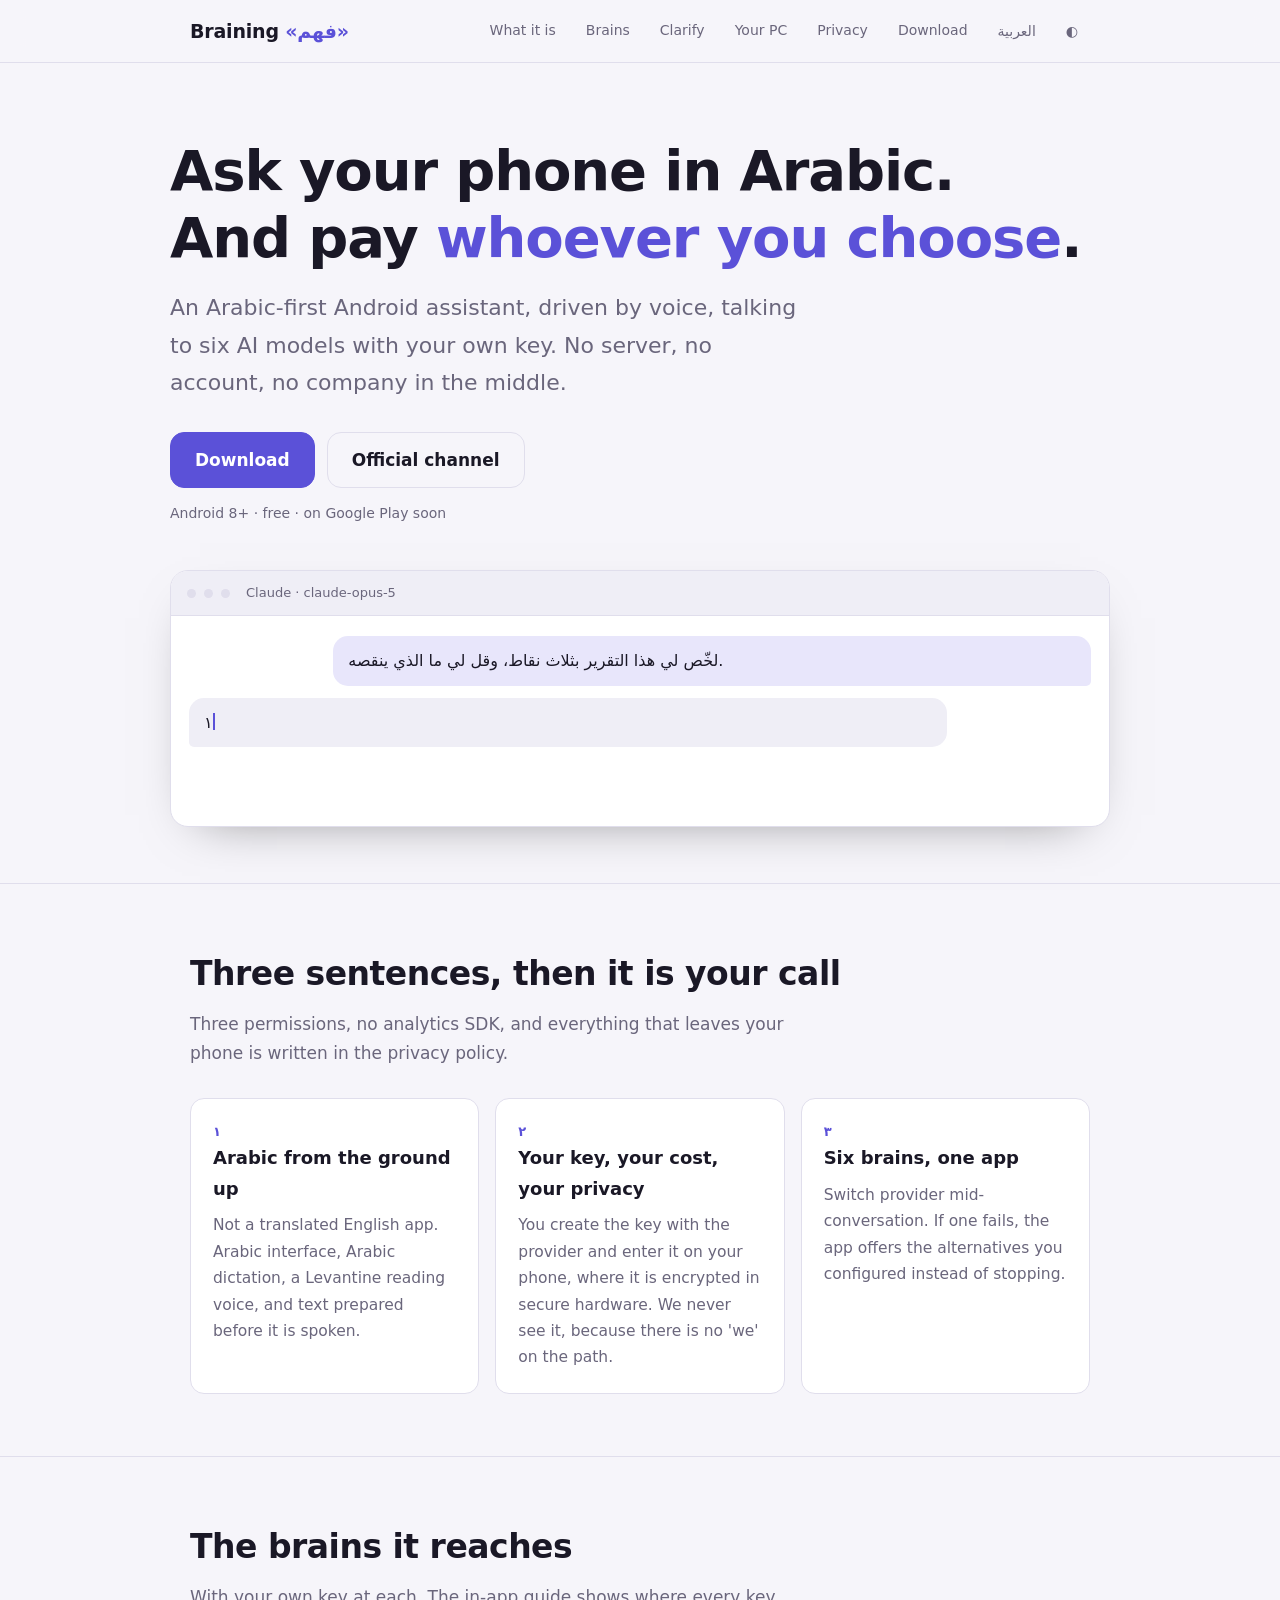
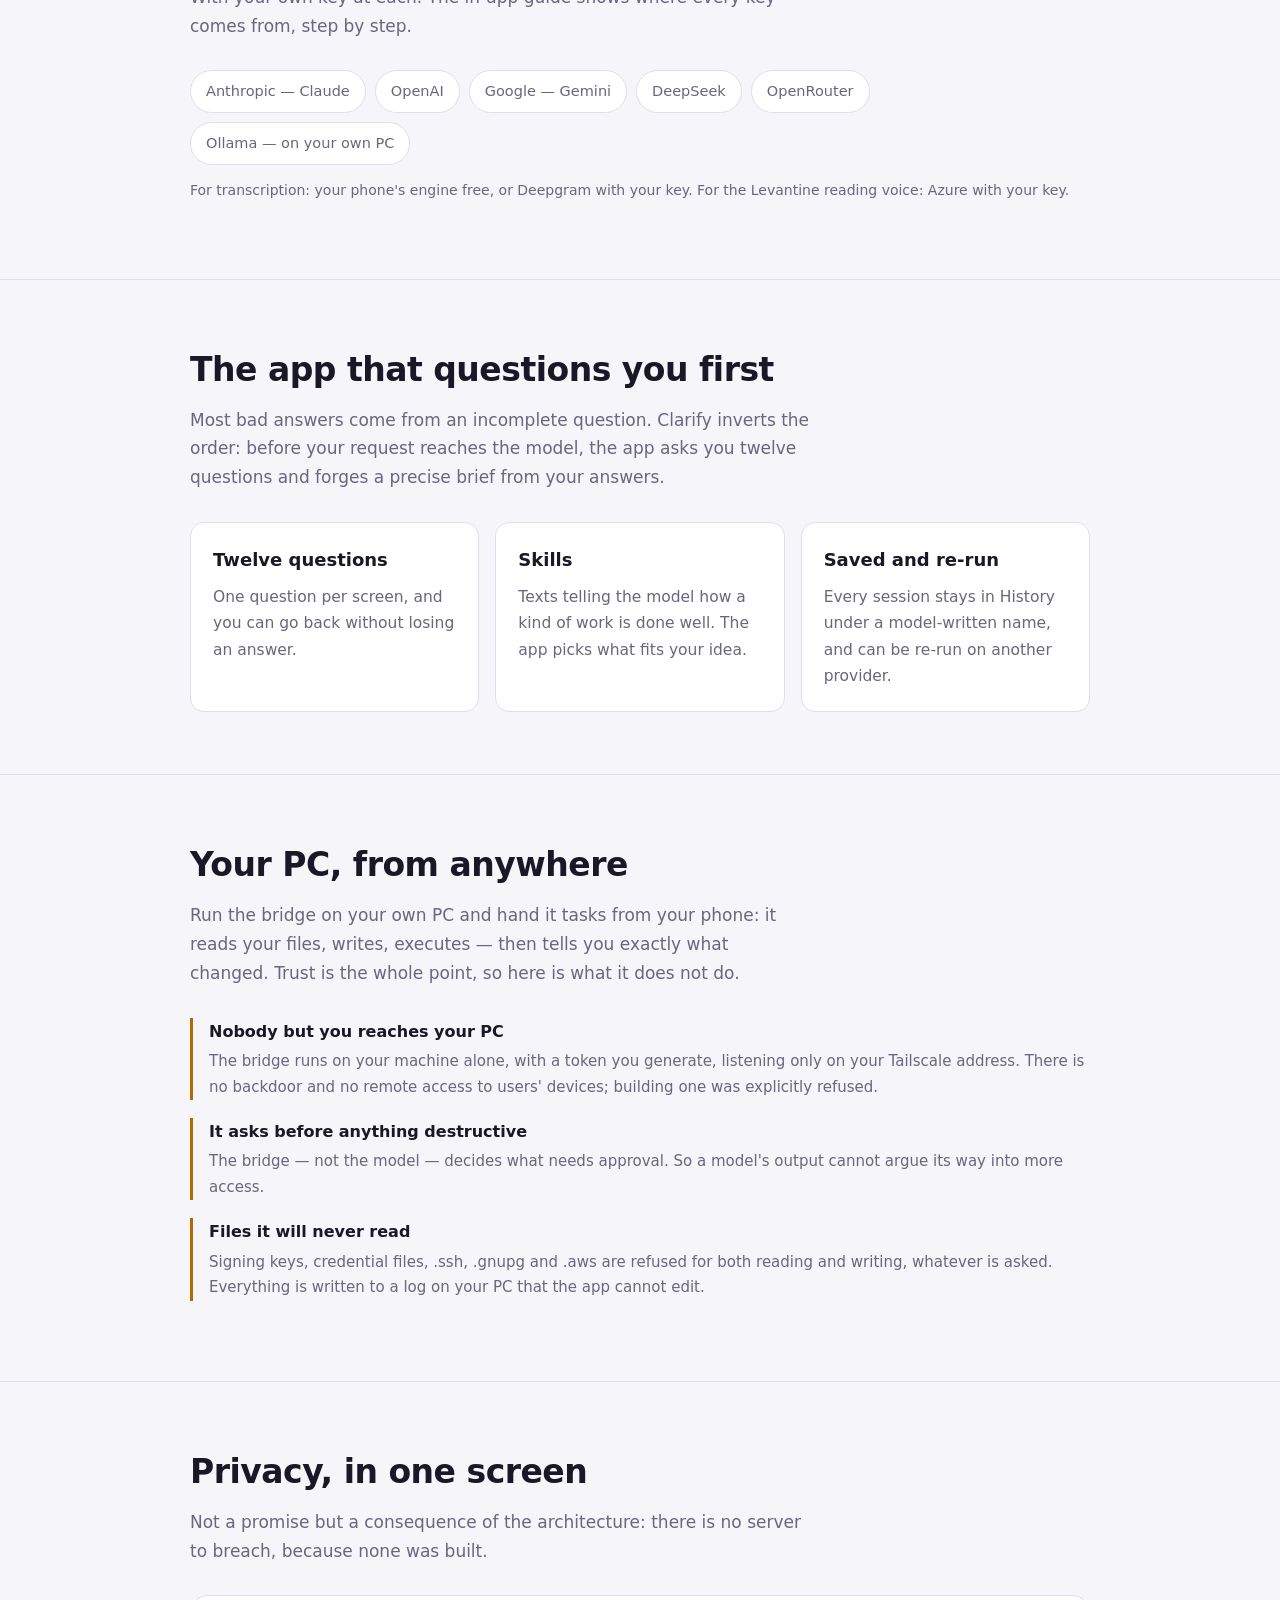
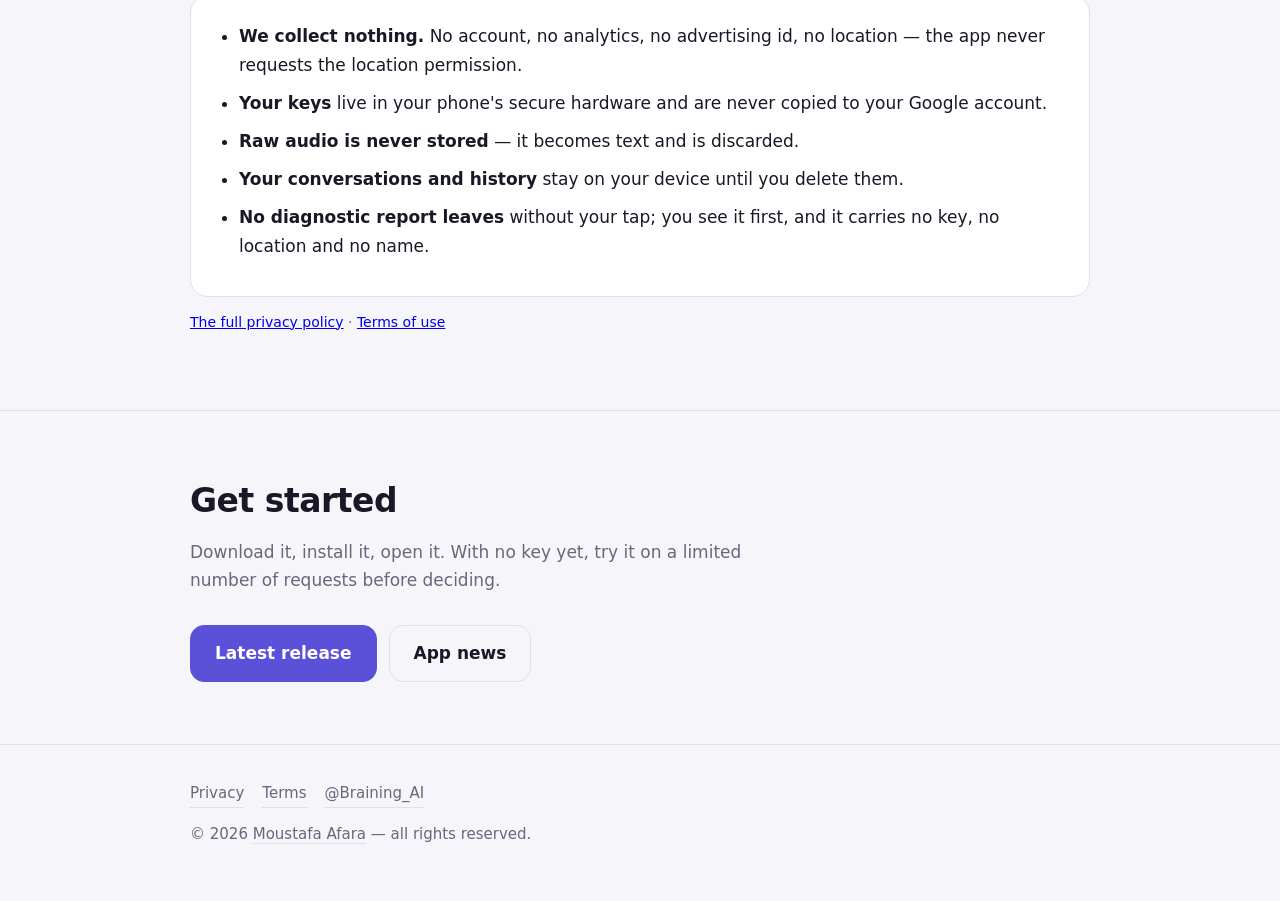
==== index.html @ 18267111 "Publish site 2026-09-23 05:24" ====
<!DOCTYPE html>
<html lang="ar" dir="rtl">
<head>
<meta charset="utf-8">
<meta name="viewport" content="width=device-width, initial-scale=1">
<title>Braining «فهم» — مساعد عربيّ بالصوت، بمفاتيحك أنت</title>
<meta name="description" content="مساعد أندرويد عربيّ أولاً يعمل بالصوت. مفاتيحك أنت، بلا خادم وبلا حساب، ولا يغادر هاتفك شيء إلا إلى المزوّد الذي اخترته.">
<meta name="color-scheme" content="light dark">
<meta property="og:title" content="Braining «فهم»">
<meta property="og:description" content="مساعد أندرويد عربيّ أولاً يعمل بالصوت. مفاتيحك أنت، بلا خادم وبلا حساب.">
<meta property="og:type" content="website">
<link rel="stylesheet" href="style.css">
</head>
<body>

<header>
  <div class="wrap">
    <div class="brand">Braining <span>«فهم»</span></div>
    <nav>
      <a href="#what" data-ar="ما هو" data-en="What it is">ما هو</a>
      <a href="#brains" data-ar="الأدمغة" data-en="Brains">الأدمغة</a>
      <a href="#clarify" data-ar="الاستجواب" data-en="Clarify">الاستجواب</a>
      <a href="#pc" data-ar="حاسبك" data-en="Your PC">حاسبك</a>
      <a href="#privacy" data-ar="الخصوصية" data-en="Privacy">الخصوصية</a>
      <a href="#get" data-ar="التحميل" data-en="Download">التحميل</a>
      <button class="chip" id="lang" type="button">English</button>
      <button class="chip" id="theme" type="button" aria-label="بدّل الوضع">◐</button>
    </nav>
  </div>
</header>

<main>

<!-- ── hero ─────────────────────────────────────────────────────────────────── -->
<div class="wrap hero">
  <h1 data-ar="اطلب من هاتفك بالعربية.<br>وادفع <em>لمن تختار أنت</em>." data-en="Ask your phone in Arabic.<br>And pay <em>whoever you choose</em>.">
    اطلب من هاتفك بالعربية.<br>وادفع <em>لمن تختار أنت</em>.
  </h1>
  <p class="lede" data-ar="مساعد أندرويد عربيّ أولاً، يعمل بالصوت، ويتكلّم مع ستّة نماذج ذكاء اصطناعي بمفتاحك أنت. لا خادم، ولا حساب، ولا شركة في المنتصف." data-en="An Arabic-first Android assistant, driven by voice, talking to six AI models with your own key. No server, no account, no company in the middle.">
    مساعد أندرويد عربيّ أولاً، يعمل بالصوت، ويتكلّم مع ستّة نماذج ذكاء اصطناعي بمفتاحك أنت.
    لا خادم، ولا حساب، ولا شركة في المنتصف.
  </p>

  <div class="cta">
    <a class="btn" href="https://github.com/Moustafa-Afara/Braining/releases/latest" data-ar="حمّل التطبيق" data-en="Download">حمّل التطبيق</a>
    <a class="btn ghost" href="https://t.me/Braining_AI" data-ar="القناة الرسمية" data-en="Official channel">القناة الرسمية</a>
  </div>
  <p class="note" data-ar="أندرويد ٨ فما فوق · مجّاني · على Google Play قريباً" data-en="Android 8+ · free · on Google Play soon">
    أندرويد ٨ فما فوق · مجّاني · على Google Play قريباً
  </p>

  <!-- The one piece of motion on the page: a typed exchange, in CSS/JS, no video. -->
  <div class="demo" aria-hidden="true">
    <div class="demo-bar">
      <span class="dot"></span><span class="dot"></span><span class="dot"></span>
      <span style="margin-inline-start:8px" id="demo-provider">Claude · claude-opus-5</span>
    </div>
    <div class="demo-body" id="demo"></div>
  </div>
</div>

<!-- ── what it is ───────────────────────────────────────────────────────────── -->
<section id="what">
  <div class="wrap">
    <h2 class="reveal" data-ar="ثلاث جمل، ثم القرار لك" data-en="Three sentences, then it is your call">ثلاث جمل، ثم القرار لك</h2>
    <p class="sub reveal" data-ar="ثلاثة أذونات فقط، ولا حزمة تحليلات، وكل ما يخرج من هاتفك مكتوب في سياسة الخصوصية." data-en="Three permissions, no analytics SDK, and everything that leaves your phone is written in the privacy policy.">ثلاثة أذونات فقط، ولا حزمة تحليلات، وكل ما يخرج من هاتفك مكتوب في سياسة الخصوصية.</p>

    <div class="grid">
      <div class="card reveal">
        <div class="k">١</div>
        <h3 data-ar="عربيّ من الأساس" data-en="Arabic from the ground up">عربيّ من الأساس</h3>
        <p data-ar="ليس ترجمةً لتطبيق إنجليزي. الواجهة عربية، والإملاء الصوتي عربي، والقراءة بصوت شامي، والنصّ يُهيَّأ قبل النطق فتُقرأ «مثلاً» صحيحةً لا «مثلنن»." data-en="Not a translated English app. Arabic interface, Arabic dictation, a Levantine reading voice, and text prepared before it is spoken.">
          ليس ترجمةً لتطبيق إنجليزي. الواجهة عربية، والإملاء الصوتي عربي، والقراءة بصوت شامي،
          والنصّ يُهيَّأ قبل النطق فتُقرأ «مثلاً» صحيحةً لا «مثلنن».
        </p>
      </div>
      <div class="card reveal">
        <div class="k">٢</div>
        <h3 data-ar="مفتاحك، وتكلفتك، وخصوصيتك" data-en="Your key, your cost, your privacy">مفتاحك، وتكلفتك، وخصوصيتك</h3>
        <p data-ar="تُنشئ المفتاح عند المزوّد وتُدخله في هاتفك، فيُحفظ مشفَّراً في شريحة الأمان. لا نراه، ولا يمرّ بنا شيء — لأنه لا يوجد «نحن» في المسار أصلاً." data-en="You create the key with the provider and enter it on your phone, where it is encrypted in secure hardware. We never see it, because there is no 'we' on the path.">
          تُنشئ المفتاح عند المزوّد وتُدخله في هاتفك، فيُحفظ مشفَّراً في شريحة الأمان.
          لا نراه، ولا يمرّ بنا شيء — لأنه لا يوجد «نحن» في المسار أصلاً.
        </p>
      </div>
      <div class="card reveal">
        <div class="k">٣</div>
        <h3 data-ar="ستّة أدمغة، تطبيق واحد" data-en="Six brains, one app">ستّة أدمغة، تطبيق واحد</h3>
        <p data-ar="بدّل المزوّد في منتصف المحادثة. وإن سقط واحد، يعرض عليك التطبيق البدائل التي أعددتَها بدل أن يقف." data-en="Switch provider mid-conversation. If one fails, the app offers the alternatives you configured instead of stopping.">
          بدّل المزوّد في منتصف المحادثة. وإن سقط واحد، يعرض عليك التطبيق البدائل التي
          أعددتَها بدل أن يقف.
        </p>
      </div>
    </div>
  </div>
</section>

<!-- ── providers ────────────────────────────────────────────────────────────── -->
<section id="brains">
  <div class="wrap">
    <h2 class="reveal" data-ar="الأدمغة التي تصلها" data-en="The brains it reaches">الأدمغة التي تصلها</h2>
    <p class="sub reveal" data-ar="بمفتاحك عند كلٍّ منها. والدليل داخل التطبيق يشرح من أين تحصل على كل مفتاح، خطوةً خطوة." data-en="With your own key at each. The in-app guide shows where every key comes from, step by step.">
      بمفتاحك عند كلٍّ منها. والدليل داخل التطبيق يشرح من أين تحصل على كل مفتاح، خطوةً خطوة.
    </p>
    <div class="pills reveal">
      <span class="pill">Anthropic — Claude</span>
      <span class="pill">OpenAI</span>
      <span class="pill">Google — Gemini</span>
      <span class="pill">DeepSeek</span>
      <span class="pill">OpenRouter</span>
      <span class="pill" data-ar="Ollama — على حاسبك أنت" data-en="Ollama — on your own PC">Ollama — على حاسبك أنت</span>
    </div>
    <p class="note reveal" data-ar="وللنسخ الصوتي: محرّك هاتفك مجّاناً، أو Deepgram بمفتاحك. وللقراءة بصوت شامي: Azure بمفتاحك." data-en="For transcription: your phone's engine free, or Deepgram with your key. For the Levantine reading voice: Azure with your key.">
      وللنسخ الصوتي: محرّك هاتفك مجّاناً، أو Deepgram بمفتاحك. وللقراءة بصوت شامي: Azure بمفتاحك.
    </p>
  </div>
</section>

<!-- ── clarify ──────────────────────────────────────────────────────────────── -->
<section id="clarify">
  <div class="wrap">
    <h2 class="reveal" data-ar="التطبيق الذي يسألك أنت أوّلاً" data-en="The app that questions you first">التطبيق الذي يسألك أنت أوّلاً</h2>
    <p class="sub reveal" data-ar="أكثر جواب رديء سببه سؤال ناقص. «الاستجواب» يقلب الترتيب: قبل أن يذهب طلبك إلى النموذج، يسألك التطبيق اثني عشر سؤالاً عن فكرتك، ثم يصوغ منها طلباً محكماً." data-en="Most bad answers come from an incomplete question. Clarify inverts the order: before your request reaches the model, the app asks you twelve questions and forges a precise brief from your answers.">
      أكثر جواب رديء سببه سؤال ناقص. «الاستجواب» يقلب الترتيب: قبل أن يذهب طلبك إلى النموذج،
      يسألك التطبيق اثني عشر سؤالاً عن فكرتك، ثم يصوغ منها طلباً محكماً.
    </p>
    <div class="grid">
      <div class="card reveal"><h3 data-ar="اثنا عشر سؤالاً" data-en="Twelve questions">اثنا عشر سؤالاً</h3><p data-ar="سؤال واحد في كل شاشة، ويمكنك الرجوع دون أن تفقد جواباً." data-en="One question per screen, and you can go back without losing an answer.">سؤال واحد في كل شاشة، ويمكنك الرجوع دون أن تفقد جواباً.</p></div>
      <div class="card reveal"><h3 data-ar="مهارات" data-en="Skills">مهارات</h3><p data-ar="نصوص تشرح للنموذج كيف يُنجَز نوعٌ من العمل جيّداً — تخطيط، شرح، كتابة، تحليل. يختار التطبيق ما يناسب فكرتك تلقائياً." data-en="Texts telling the model how a kind of work is done well. The app picks what fits your idea.">نصوص تشرح للنموذج كيف يُنجَز نوعٌ من العمل جيّداً — تخطيط، شرح، كتابة، تحليل. يختار التطبيق ما يناسب فكرتك تلقائياً.</p></div>
      <div class="card reveal"><h3 data-ar="يُحفَظ ويُعاد" data-en="Saved and re-run">يُحفَظ ويُعاد</h3><p data-ar="كل جلسة تبقى في السجلّ باسم يكتبه النموذج، وتستطيع إعادة تنفيذها بمزوّد آخر." data-en="Every session stays in History under a model-written name, and can be re-run on another provider.">كل جلسة تبقى في السجلّ باسم يكتبه النموذج، وتستطيع إعادة تنفيذها بمزوّد آخر.</p></div>
    </div>
  </div>
</section>

<!-- ── the PC ───────────────────────────────────────────────────────────────── -->
<section id="pc">
  <div class="wrap">
    <h2 class="reveal" data-ar="حاسبك، وأنت بعيد عنه" data-en="Your PC, from anywhere">حاسبك، وأنت بعيد عنه</h2>
    <p class="sub reveal" data-ar="شغّل الجسر على حاسبك أنت، فتستطيع أن تطلب منه مهامّ من هاتفك: يقرأ ملفّاتك، يكتب، ينفّذ — ثم يخبرك بما تغيّر بالضبط. الثقة هي كل الموضوع، فلنقل بوضوح ما لا يفعله." data-en="Run the bridge on your own PC and hand it tasks from your phone: it reads your files, writes, executes — then tells you exactly what changed. Trust is the whole point, so here is what it does not do.">
      شغّل الجسر على حاسبك أنت، فتستطيع أن تطلب منه مهامّ من هاتفك: يقرأ ملفّاتك، يكتب، ينفّذ —
      ثم يخبرك بما تغيّر بالضبط. الثقة هي كل الموضوع، فلنقل بوضوح ما لا يفعله.
    </p>

    <div class="guard reveal">
      <h4 data-ar="لا يصل أحد إلى حاسبك غيرك" data-en="Nobody but you reaches your PC">لا يصل أحد إلى حاسبك غيرك</h4>
      <p data-ar="الجسر يعمل على جهازك وحده، برمزٍ تولّده أنت، ولا يستمع إلا على عنوان Tailscale الخاص بك. لا يوجد باب خلفي، ولا وصول عن بُعد لأجهزة المستخدمين — وقد رُفض بناء ذلك صراحةً." data-en="The bridge runs on your machine alone, with a token you generate, listening only on your Tailscale address. There is no backdoor and no remote access to users' devices; building one was explicitly refused.">
        الجسر يعمل على جهازك وحده، برمزٍ تولّده أنت، ولا يستمع إلا على عنوان Tailscale الخاص بك.
        لا يوجد باب خلفي، ولا وصول عن بُعد لأجهزة المستخدمين — وقد رُفض بناء ذلك صراحةً.
      </p>
    </div>
    <div class="guard reveal">
      <h4 data-ar="يستأذنك قبل ما يؤذي" data-en="It asks before anything destructive">يستأذنك قبل ما يؤذي</h4>
      <p data-ar="الجسر — لا النموذج — هو من يقرّر ما يحتاج إذناً. فلا يستطيع جوابُ نموذجٍ أن يوسّع صلاحيات نفسه بالإقناع." data-en="The bridge — not the model — decides what needs approval. So a model's output cannot argue its way into more access.">
        الجسر — لا النموذج — هو من يقرّر ما يحتاج إذناً. فلا يستطيع جوابُ نموذجٍ أن يوسّع صلاحيات
        نفسه بالإقناع.
      </p>
    </div>
    <div class="guard reveal">
      <h4 data-ar="ملفّات لا تُقرأ أبداً" data-en="Files it will never read">ملفّات لا تُقرأ أبداً</h4>
      <p data-ar="مفاتيح التوقيع، وملفّات الاعتماد، و‎.ssh و‎.gnupg و‎.aws — مرفوضة قراءةً وكتابةً مهما طُلِب. وكل ما يجري يُسجَّل في سجلّ على حاسبك لا يستطيع التطبيق تعديله." data-en="Signing keys, credential files, .ssh, .gnupg and .aws are refused for both reading and writing, whatever is asked. Everything is written to a log on your PC that the app cannot edit.">
        مفاتيح التوقيع، وملفّات الاعتماد، و‎.ssh و‎.gnupg و‎.aws — مرفوضة قراءةً وكتابةً مهما طُلِب.
        وكل ما يجري يُسجَّل في سجلّ على حاسبك لا يستطيع التطبيق تعديله.
      </p>
    </div>
  </div>
</section>

<!-- ── privacy ──────────────────────────────────────────────────────────────── -->
<section id="privacy">
  <div class="wrap">
    <h2 class="reveal" data-ar="الخصوصية، في شاشة واحدة" data-en="Privacy, in one screen">الخصوصية، في شاشة واحدة</h2>
    <p class="sub reveal" data-ar="ليست وعداً، بل نتيجةٌ لبنية التطبيق: لا يوجد خادم يمكن أن يُخترق، لأنه لم يُبنَ." data-en="Not a promise but a consequence of the architecture: there is no server to breach, because none was built.">
      ليست وعداً، بل نتيجةٌ لبنية التطبيق: لا يوجد خادم يمكن أن يُخترق، لأنه لم يُبنَ.
    </p>
    <div class="promise reveal">
      <ul>
        <li data-ar="<strong>لا نجمع شيئاً.</strong> لا حساب، ولا تحليلات، ولا مُعرّف إعلاني، ولا موقع جغرافي — التطبيق لا يطلب إذن الموقع إطلاقاً."
            data-en="<strong>We collect nothing.</strong> No account, no analytics, no advertising id, no location — the app never requests the location permission."><strong>لا نجمع شيئاً.</strong> لا حساب، ولا تحليلات، ولا مُعرّف إعلاني، ولا موقع جغرافي — التطبيق لا يطلب إذن الموقع إطلاقاً.</li>
        <li data-ar="<strong>مفاتيحك</strong> في شريحة الأمان في هاتفك، ولا تُنسَخ إلى حساب Google الخاص بك."
            data-en="<strong>Your keys</strong> live in your phone's secure hardware and are never copied to your Google account."><strong>مفاتيحك</strong> في شريحة الأمان في هاتفك، ولا تُنسَخ إلى حساب Google الخاص بك.</li>
        <li data-ar="<strong>الصوت الخام لا يُحفَظ أبداً</strong> — يُحوَّل إلى نصّ ويُتلَف فوراً."
            data-en="<strong>Raw audio is never stored</strong> — it becomes text and is discarded."><strong>الصوت الخام لا يُحفَظ أبداً</strong> — يُحوَّل إلى نصّ ويُتلَف فوراً.</li>
        <li data-ar="<strong>محادثاتك وسجلّك</strong> على جهازك حتى تحذفها أنت."
            data-en="<strong>Your conversations and history</strong> stay on your device until you delete them."><strong>محادثاتك وسجلّك</strong> على جهازك حتى تحذفها أنت.</li>
        <li data-ar="<strong>لا يخرج تقرير عطل</strong> إلا بضغطك أنت، وتراه قبل إرساله، ولا يحتوي مفتاحاً ولا موقعاً ولا اسماً."
            data-en="<strong>No diagnostic report leaves</strong> without your tap; you see it first, and it carries no key, no location and no name."><strong>لا يخرج تقرير عطل</strong> إلا بضغطك أنت، وتراه قبل إرساله، ولا يحتوي مفتاحاً ولا موقعاً ولا اسماً.</li>
      </ul>
    </div>
    <p class="note reveal">
      <a href="privacy.html" data-ar="سياسة الخصوصية كاملة" data-en="The full privacy policy">سياسة الخصوصية كاملة</a> ·
      <a href="terms.html" data-ar="شروط الاستخدام" data-en="Terms of use">شروط الاستخدام</a>
    </p>
  </div>
</section>

<!-- ── download ─────────────────────────────────────────────────────────────── -->
<section id="get">
  <div class="wrap">
    <h2 class="reveal" data-ar="ابدأ" data-en="Get started">ابدأ</h2>
    <p class="sub reveal" data-ar="حمّل الملفّ، ثبّته، وافتحه. إن لم يكن لديك مفتاح بعد، جرّب التطبيق بعدد محدود من الطلبات قبل أن تقرّر." data-en="Download it, install it, open it. With no key yet, try it on a limited number of requests before deciding.">
      حمّل الملفّ، ثبّته، وافتحه. إن لم يكن لديك مفتاح بعد، جرّب التطبيق بعدد محدود من الطلبات
      قبل أن تقرّر.
    </p>
    <div class="cta reveal">
      <a class="btn" href="https://github.com/Moustafa-Afara/Braining/releases/latest" data-ar="آخر إصدار" data-en="Latest release">آخر إصدار</a>
      <a class="btn ghost" href="https://t.me/Braining_AI" data-ar="أخبار التطبيق" data-en="App news">أخبار التطبيق</a>
    </div>
  </div>
</section>

</main>

<footer>
  <div class="wrap">
    <div class="foot-links">
      <a href="privacy.html" data-ar="الخصوصية" data-en="Privacy">الخصوصية</a>
      <a href="terms.html" data-ar="الشروط" data-en="Terms">الشروط</a>
      <a href="https://t.me/Braining_AI">@Braining_AI</a>
    </div>
    <div>© 2026 <a href="https://t.me/Mustafa_Afara">Moustafa Afara</a><span data-ar=" — جميع الحقوق محفوظة." data-en=" — all rights reserved."> — جميع الحقوق محفوظة.</span></div>
  </div>
</footer>

<script src="site.js"></script>
</body>
</html>
---- style.css ----
/*
 * Braining — the site's whole stylesheet. L6.
 *
 * The palette is the app's `BrandPalette`, copied by value: Ink for dark, Paper for light. The
 * site follows the visitor's own system preference and offers a toggle, exactly as the app does.
 *
 * "Calm interactivity" is the owner's brief, and it is enforced here rather than argued: one
 * scroll-reveal, one typed demo, no parallax, no autoplaying media, no cookie banner — there is
 * nothing to consent to, because the site collects nothing.
 */

:root {
  --ground: #F6F5FA;
  --surface: #FFFFFF;
  --raised: #EFEEF6;
  --line: #E0DEEC;
  --text: #1A1826;
  --muted: #6A667C;
  --accent: #5B51D8;
  --on-accent: #FFFFFF;
  --accent-soft: #E8E6FB;
  --amber: #B26B00;
  --radius: 14px;
  --maxw: 940px;
  color-scheme: light;
}

@media (prefers-color-scheme: dark) {
  :root:not([data-theme="light"]) {
    --ground: #0E0D14;
    --surface: #17161F;
    --raised: #201E2B;
    --line: #2C2937;
    --text: #E8E6F0;
    --muted: #9B97AC;
    --accent: #8B84F7;
    --on-accent: #0B0A11;
    --accent-soft: #241F45;
    --amber: #F0A500;
    color-scheme: dark;
  }
}

:root[data-theme="dark"] {
  --ground: #0E0D14;
  --surface: #17161F;
  --raised: #201E2B;
  --line: #2C2937;
  --text: #E8E6F0;
  --muted: #9B97AC;
  --accent: #8B84F7;
  --on-accent: #0B0A11;
  --accent-soft: #241F45;
  --amber: #F0A500;
  color-scheme: dark;
}

* { box-sizing: border-box; }

body {
  margin: 0;
  background: var(--ground);
  color: var(--text);
  font-family: "Segoe UI", Tahoma, "Noto Sans Arabic", system-ui, -apple-system, sans-serif;
  font-size: 17px;
  line-height: 1.75;
  -webkit-font-smoothing: antialiased;
}

/* RTL is the default direction; the toggle swaps `dir` on <html>, not only the strings. */
[dir="ltr"] body { line-height: 1.7; }

.wrap { max-width: var(--maxw); margin: 0 auto; padding: 0 20px; }

/* ── header ──────────────────────────────────────────────────────────────────── */
header {
  position: sticky; top: 0; z-index: 20;
  background: color-mix(in srgb, var(--ground) 88%, transparent);
  backdrop-filter: blur(12px);
  border-bottom: 1px solid var(--line);
}
header .wrap { display: flex; align-items: center; gap: 14px; height: 62px; }
.brand { font-weight: 700; font-size: 19px; letter-spacing: -0.01em; }
.brand span { color: var(--accent); }
header nav { margin-inline-start: auto; display: flex; gap: 6px; flex-wrap: wrap; }
header nav a, .chip {
  color: var(--muted); text-decoration: none; font-size: 14px;
  padding: 6px 11px; border-radius: 999px; border: 1px solid transparent;
  background: none; cursor: pointer; font-family: inherit;
}
header nav a:hover, .chip:hover { color: var(--text); background: var(--raised); }

/* ── hero ────────────────────────────────────────────────────────────────────── */
.hero { padding: 74px 0 56px; }
.hero h1 {
  font-size: clamp(34px, 6vw, 56px); line-height: 1.2; margin: 0 0 18px;
  letter-spacing: -0.02em; font-weight: 800;
}
.hero h1 em { font-style: normal; color: var(--accent); }
.lede { font-size: clamp(18px, 2.4vw, 22px); color: var(--muted); margin: 0 0 30px; max-width: 640px; }

.cta { display: flex; gap: 12px; flex-wrap: wrap; align-items: center; }
.btn {
  display: inline-block; padding: 13px 24px; border-radius: var(--radius);
  background: var(--accent); color: var(--on-accent); text-decoration: none;
  font-weight: 650; border: 1px solid var(--accent); transition: transform .16s ease, filter .16s ease;
}
.btn:hover { filter: brightness(1.07); transform: translateY(-1px); }
.btn.ghost { background: transparent; color: var(--text); border-color: var(--line); }
.btn.ghost:hover { background: var(--raised); filter: none; }
.note { font-size: 14px; color: var(--muted); margin-top: 14px; }

/* ── the demo ────────────────────────────────────────────────────────────────── */
.demo {
  margin-top: 44px; background: var(--surface); border: 1px solid var(--line);
  border-radius: 18px; overflow: hidden; box-shadow: 0 18px 50px -30px rgba(0,0,0,.5);
}
.demo-bar {
  display: flex; align-items: center; gap: 8px; padding: 11px 16px;
  border-bottom: 1px solid var(--line); background: var(--raised);
  font-size: 13px; color: var(--muted);
}
.dot { width: 9px; height: 9px; border-radius: 50%; background: var(--line); }
.demo-body { padding: 20px 18px 24px; min-height: 210px; }
.bubble {
  max-width: 84%; padding: 11px 15px; border-radius: 15px; margin-bottom: 12px;
  font-size: 16px; white-space: pre-wrap; word-break: break-word;
}
.bubble.me { background: var(--accent-soft); margin-inline-start: auto; border-end-end-radius: 5px; }
.bubble.ai { background: var(--raised); border-end-start-radius: 5px; }
.caret { display: inline-block; width: 2px; height: 1.05em; background: var(--accent);
         vertical-align: -0.16em; animation: blink 1.05s steps(2, start) infinite; }
@keyframes blink { to { visibility: hidden; } }

/* ── sections ────────────────────────────────────────────────────────────────── */
section { padding: 62px 0; border-top: 1px solid var(--line); }
section h2 { font-size: clamp(25px, 3.4vw, 33px); margin: 0 0 8px; letter-spacing: -0.015em; }
section .sub { color: var(--muted); margin: 0 0 30px; max-width: 620px; }

.grid { display: grid; gap: 16px; grid-template-columns: repeat(auto-fit, minmax(250px, 1fr)); }
.card {
  background: var(--surface); border: 1px solid var(--line); border-radius: var(--radius);
  padding: 22px; transition: border-color .18s ease, transform .18s ease;
}
.card:hover { border-color: var(--accent); transform: translateY(-2px); }
.card h3 { margin: 0 0 8px; font-size: 18px; }
.card p { margin: 0; color: var(--muted); font-size: 15.5px; }
.card .k { font-size: 13px; color: var(--accent); font-weight: 650; letter-spacing: .03em; }

.pills { display: flex; flex-wrap: wrap; gap: 9px; }
.pill {
  padding: 8px 15px; border-radius: 999px; border: 1px solid var(--line);
  background: var(--surface); font-size: 14.5px; color: var(--muted);
}

.promise { background: var(--surface); border: 1px solid var(--line); border-radius: 18px; padding: 26px; }
.promise ul { margin: 0; padding-inline-start: 22px; }
.promise li { margin-bottom: 9px; }
.promise li strong { color: var(--text); }

.guard { border-inline-start: 3px solid var(--amber); padding-inline-start: 16px; margin: 18px 0; }
.guard h4 { margin: 0 0 4px; font-size: 16px; }
.guard p { margin: 0; color: var(--muted); font-size: 15px; }

/* ── prose pages (privacy, terms) ─────────────────────────────────────────────── */
.prose { padding: 46px 0 70px; }
.prose h1 { font-size: clamp(28px, 4.4vw, 38px); margin: 0 0 6px; }
.prose h2 { font-size: 22px; margin: 36px 0 10px; }
.prose h3 { font-size: 18px; margin: 26px 0 8px; }
.prose table { width: 100%; border-collapse: collapse; margin: 18px 0; font-size: 15px; }
.prose th, .prose td { border: 1px solid var(--line); padding: 9px 12px; text-align: start; }
.prose th { background: var(--raised); }
.prose code { background: var(--raised); padding: 2px 6px; border-radius: 5px; font-size: 14px; }
.prose .updated { color: var(--muted); font-size: 15px; margin: 0 0 26px; }
.prose hr { border: none; border-top: 1px solid var(--line); margin: 40px 0; }

/* ── footer ──────────────────────────────────────────────────────────────────── */
footer { border-top: 1px solid var(--line); padding: 36px 0 54px; color: var(--muted); font-size: 15px; }
footer a { color: var(--muted); text-decoration: none; border-bottom: 1px solid var(--line); }
footer a:hover { color: var(--accent); border-color: var(--accent); }
.foot-links { display: flex; gap: 18px; flex-wrap: wrap; margin-bottom: 14px; }

/* ── the one motion effect ───────────────────────────────────────────────────── */
.reveal { opacity: 0; transform: translateY(14px); transition: opacity .55s ease, transform .55s ease; }
.reveal.in { opacity: 1; transform: none; }

/* Honoured, not negotiated: someone who asks for less motion gets none. */
@media (prefers-reduced-motion: reduce) {
  .reveal { opacity: 1; transform: none; transition: none; }
  .caret { animation: none; }
  .btn:hover, .card:hover { transform: none; }
}

@media (max-width: 620px) {
  body { font-size: 16px; }
  header .wrap { height: auto; padding-block: 10px; flex-wrap: wrap; }
  header nav { margin-inline-start: 0; width: 100%; }
  .hero { padding: 46px 0 38px; }
  .bubble { max-width: 94%; }
}
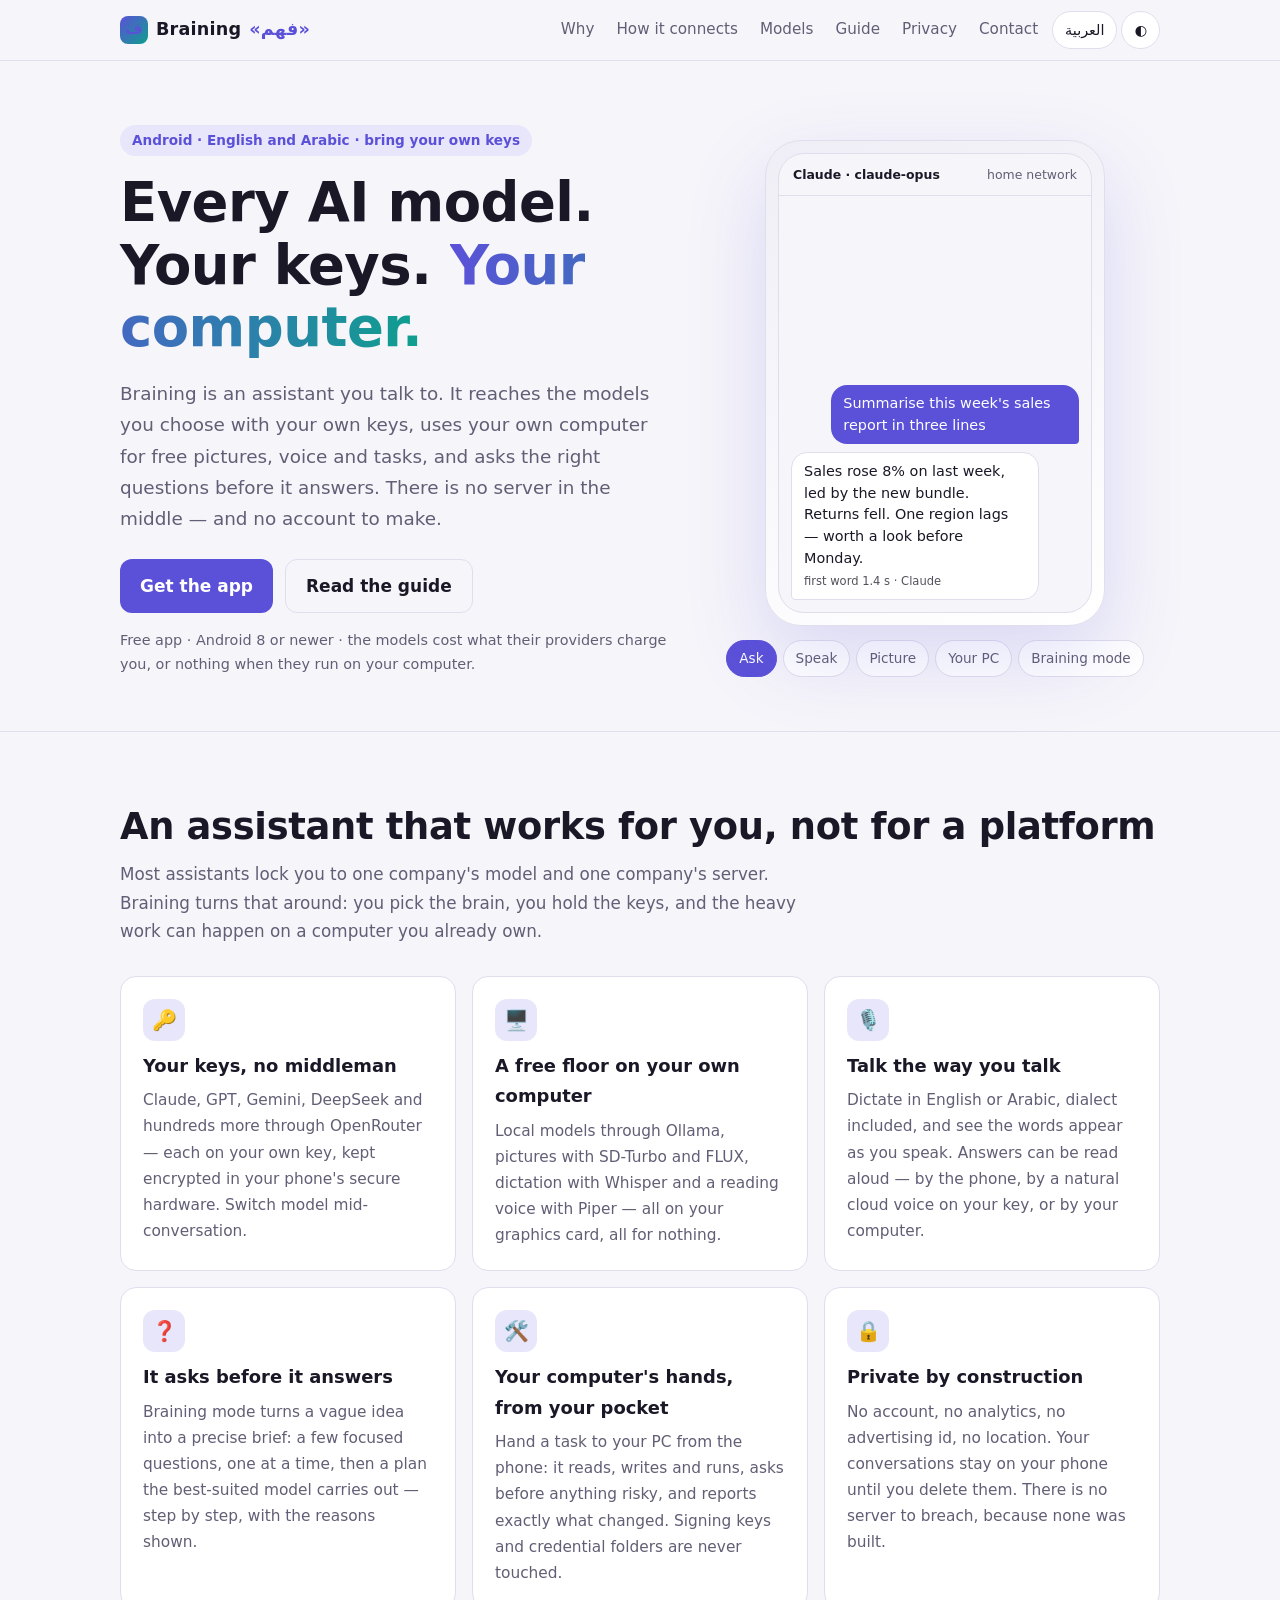
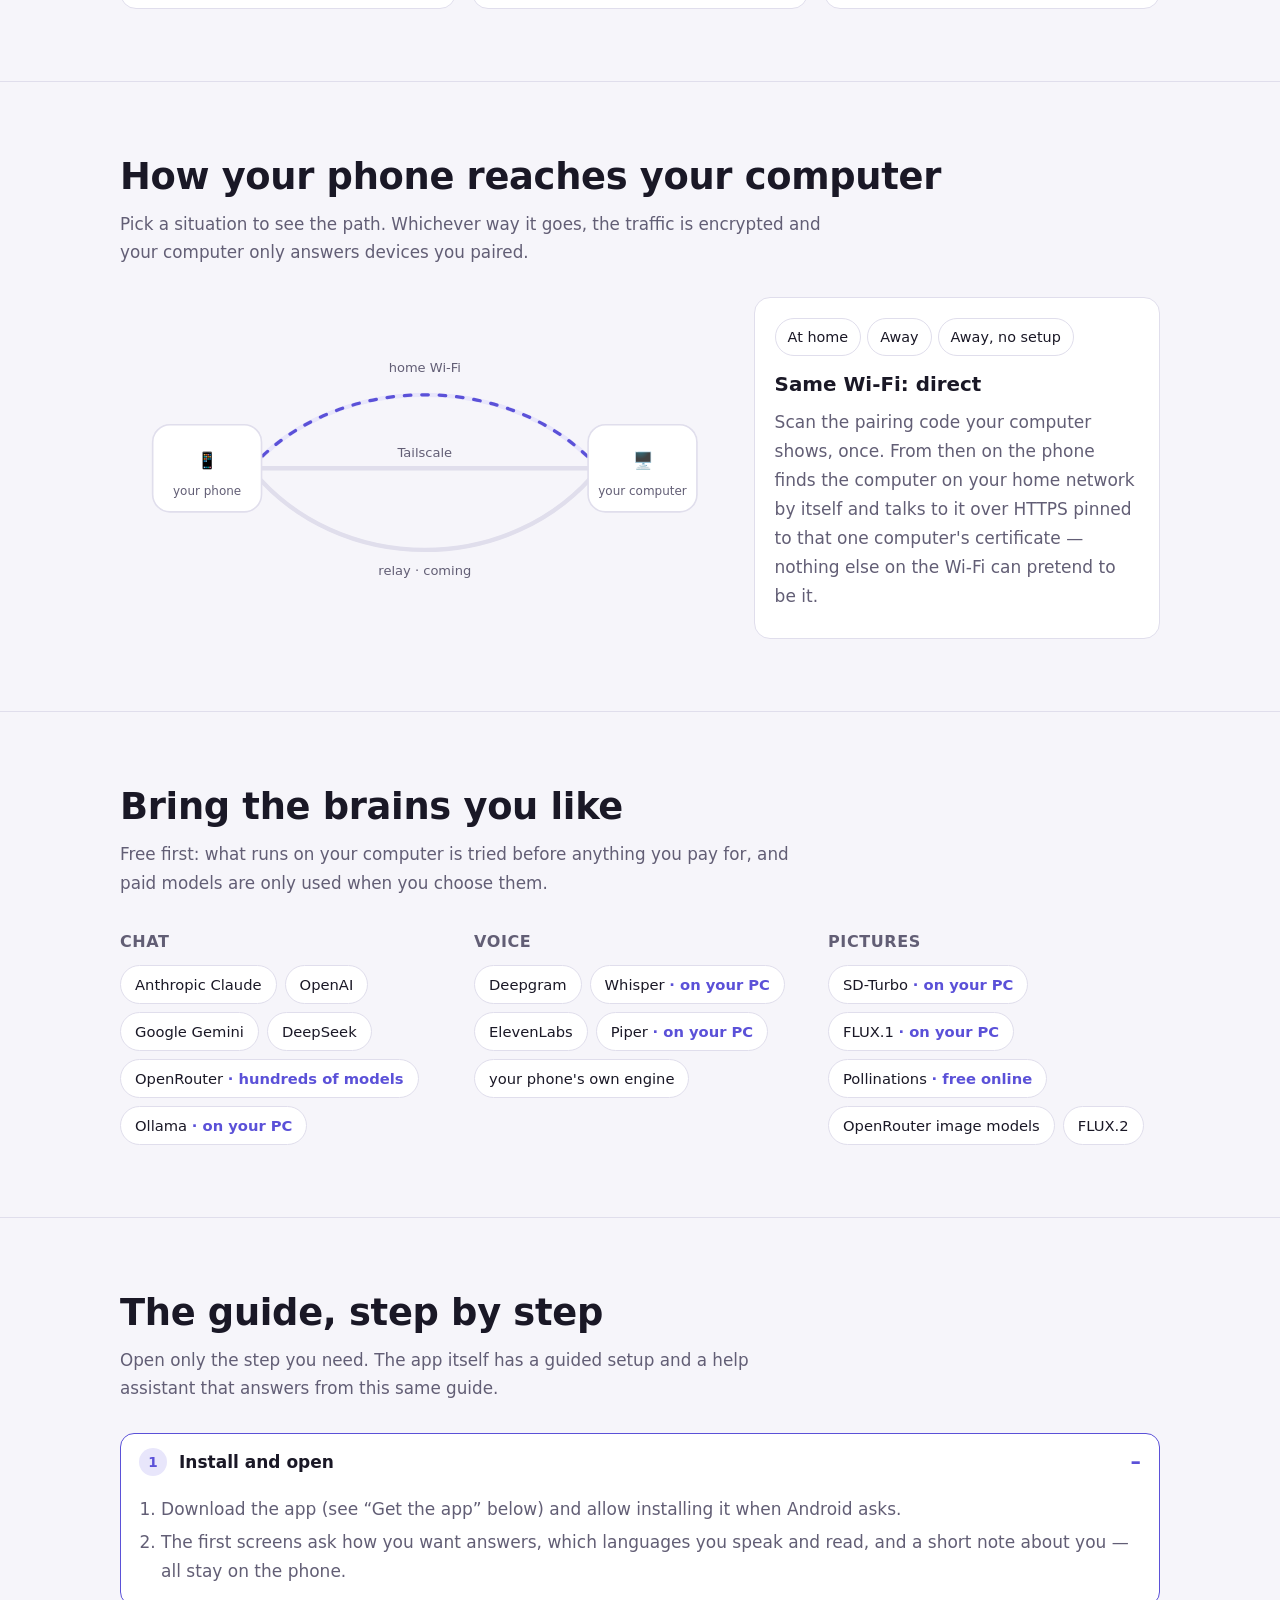
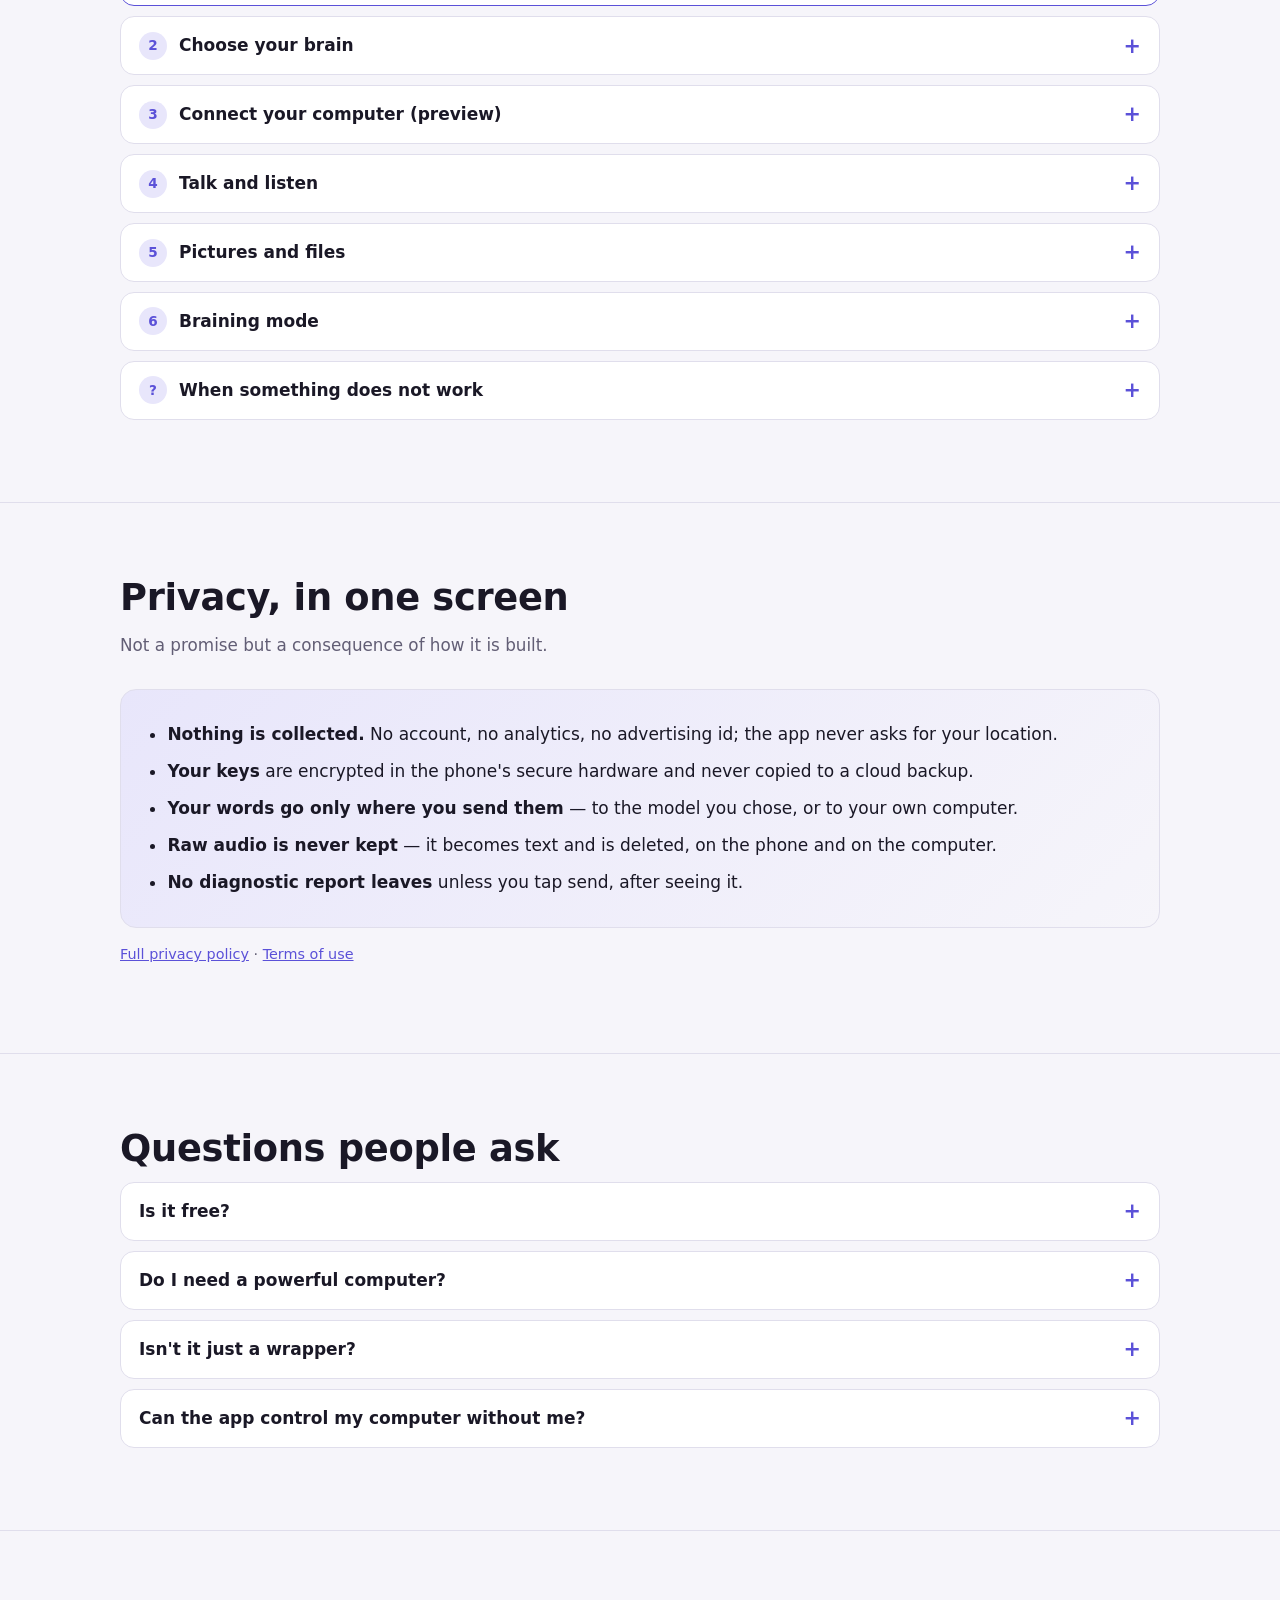
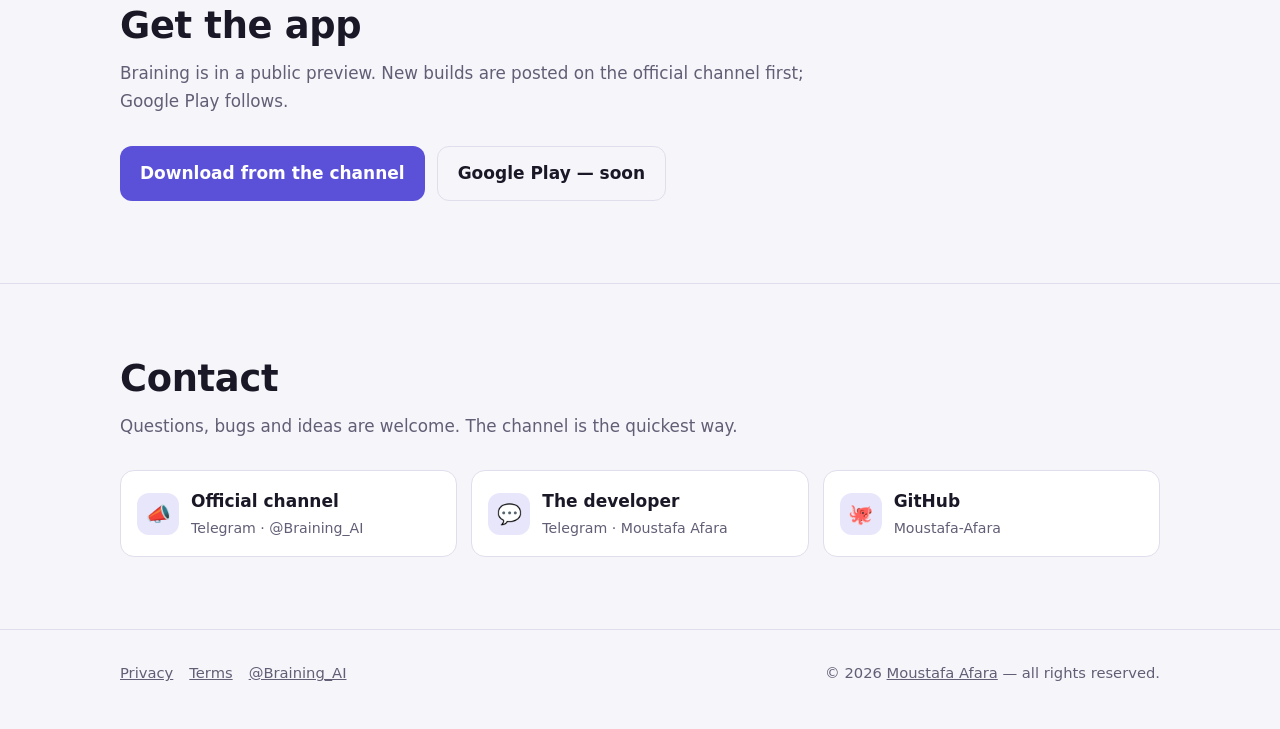
==== commit 7b6a250c: "Publish site 2026-09-25 01:17" ====
--- a/index.html
+++ b/index.html
@@ -1,165 +1,210 @@
 <!DOCTYPE html>
-<html lang="ar" dir="rtl">
+<html lang="en" dir="ltr" class="no-js">
 <head>
 <meta charset="utf-8">
 <meta name="viewport" content="width=device-width, initial-scale=1">
-<title>Braining «فهم» — مساعد عربيّ بالصوت، بمفاتيحك أنت</title>
-<meta name="description" content="مساعد أندرويد عربيّ أولاً يعمل بالصوت. مفاتيحك أنت، بلا خادم وبلا حساب، ولا يغادر هاتفك شيء إلا إلى المزوّد الذي اخترته.">
+<title>Braining «فهم» — every AI model, your keys, your computer</title>
+<meta name="description" content="An Android assistant you talk to in English or Arabic. It reaches the AI models you choose with your own keys, uses your own computer for free pictures, voice and tasks, and keeps no server in the middle.">
 <meta name="color-scheme" content="light dark">
 <meta property="og:title" content="Braining «فهم»">
-<meta property="og:description" content="مساعد أندرويد عربيّ أولاً يعمل بالصوت. مفاتيحك أنت، بلا خادم وبلا حساب.">
+<meta property="og:description" content="Every AI model. Your keys. Your computer. An Android assistant with no server in the middle.">
 <meta property="og:type" content="website">
 <link rel="stylesheet" href="style.css">
+<script>document.documentElement.classList.remove('no-js')</script>
 </head>
 <body>
+<a class="skip" href="#main" data-en="Skip to content" data-ar="انتقل إلى المحتوى">Skip to content</a>
 
 <header>
   <div class="wrap">
-    <div class="brand">Braining <span>«فهم»</span></div>
-    <nav>
-      <a href="#what" data-ar="ما هو" data-en="What it is">ما هو</a>
-      <a href="#brains" data-ar="الأدمغة" data-en="Brains">الأدمغة</a>
-      <a href="#clarify" data-ar="الاستجواب" data-en="Clarify">الاستجواب</a>
-      <a href="#pc" data-ar="حاسبك" data-en="Your PC">حاسبك</a>
-      <a href="#privacy" data-ar="الخصوصية" data-en="Privacy">الخصوصية</a>
-      <a href="#get" data-ar="التحميل" data-en="Download">التحميل</a>
-      <button class="chip" id="lang" type="button">English</button>
-      <button class="chip" id="theme" type="button" aria-label="بدّل الوضع">◐</button>
+    <div class="brand"><a href="#top"><span class="logo" aria-hidden="true">ف</span>Braining <span>«فهم»</span></a></div>
+    <nav aria-label="Main">
+      <div class="links">
+        <a href="#why" data-en="Why" data-ar="لماذا">Why</a>
+        <a href="#connect" data-en="How it connects" data-ar="كيف يتّصل">How it connects</a>
+        <a href="#models" data-en="Models" data-ar="النماذج">Models</a>
+        <a href="#guide" data-en="Guide" data-ar="الدليل">Guide</a>
+        <a href="#privacy" data-en="Privacy" data-ar="الخصوصية">Privacy</a>
+        <a href="#contact" data-en="Contact" data-ar="تواصل">Contact</a>
+      </div>
+      <button class="chip" id="lang" type="button" data-en="العربية" data-ar="English">العربية</button>
+      <button class="chip" id="theme" type="button" aria-label="Light or dark">◐</button>
     </nav>
   </div>
 </header>
 
-<main>
+<main id="main">
 
 <!-- ── hero ─────────────────────────────────────────────────────────────────── -->
-<div class="wrap hero">
-  <h1 data-ar="اطلب من هاتفك بالعربية.<br>وادفع <em>لمن تختار أنت</em>." data-en="Ask your phone in Arabic.<br>And pay <em>whoever you choose</em>.">
-    اطلب من هاتفك بالعربية.<br>وادفع <em>لمن تختار أنت</em>.
-  </h1>
-  <p class="lede" data-ar="مساعد أندرويد عربيّ أولاً، يعمل بالصوت، ويتكلّم مع ستّة نماذج ذكاء اصطناعي بمفتاحك أنت. لا خادم، ولا حساب، ولا شركة في المنتصف." data-en="An Arabic-first Android assistant, driven by voice, talking to six AI models with your own key. No server, no account, no company in the middle.">
-    مساعد أندرويد عربيّ أولاً، يعمل بالصوت، ويتكلّم مع ستّة نماذج ذكاء اصطناعي بمفتاحك أنت.
-    لا خادم، ولا حساب، ولا شركة في المنتصف.
-  </p>
-
-  <div class="cta">
-    <a class="btn" href="https://github.com/Moustafa-Afara/Braining/releases/latest" data-ar="حمّل التطبيق" data-en="Download">حمّل التطبيق</a>
-    <a class="btn ghost" href="https://t.me/Braining_AI" data-ar="القناة الرسمية" data-en="Official channel">القناة الرسمية</a>
-  </div>
-  <p class="note" data-ar="أندرويد ٨ فما فوق · مجّاني · على Google Play قريباً" data-en="Android 8+ · free · on Google Play soon">
-    أندرويد ٨ فما فوق · مجّاني · على Google Play قريباً
-  </p>
-
-  <!-- The one piece of motion on the page: a typed exchange, in CSS/JS, no video. -->
-  <div class="demo" aria-hidden="true">
-    <div class="demo-bar">
-      <span class="dot"></span><span class="dot"></span><span class="dot"></span>
-      <span style="margin-inline-start:8px" id="demo-provider">Claude · claude-opus-5</span>
-    </div>
-    <div class="demo-body" id="demo"></div>
+<div class="wrap hero" id="top">
+  <div>
+    <span class="eyebrow" data-en="Android · English and Arabic · bring your own keys" data-ar="أندرويد · العربية والإنجليزية · بمفاتيحك أنت">Android · English and Arabic · bring your own keys</span>
+    <h1 data-en="Every AI model.<br>Your keys. <em>Your computer.</em>" data-ar="كلّ نماذج الذكاء الاصطناعي.<br>بمفاتيحك. <em>وعلى حاسوبك.</em>">Every AI model.<br>Your keys. <em>Your computer.</em></h1>
+    <p class="lede" data-en="Braining is an assistant you talk to. It reaches the models you choose with your own keys, uses your own computer for free pictures, voice and tasks, and asks the right questions before it answers. There is no server in the middle — and no account to make."
+       data-ar="«فهم» مساعد تتكلّم معه. يصل إلى النماذج التي تختارها بمفاتيحك أنت، ويستعمل حاسوبك لتوليد الصور والصوت وتنفيذ المهامّ مجاناً، ويسألك الأسئلة الصحيحة قبل أن يجيب. لا خادم في المنتصف، ولا حساب تنشئه.">Braining is an assistant you talk to. It reaches the models you choose with your own keys, uses your own computer for free pictures, voice and tasks, and asks the right questions before it answers. There is no server in the middle — and no account to make.</p>
+    <div class="cta">
+      <a class="btn" href="#get" data-en="Get the app" data-ar="احصل على التطبيق">Get the app</a>
+      <a class="btn ghost" href="#guide" data-en="Read the guide" data-ar="اقرأ الدليل">Read the guide</a>
+    </div>
+    <p class="note" data-en="Free app · Android 8 or newer · the models cost what their providers charge you, or nothing when they run on your computer."
+       data-ar="تطبيق مجاني · أندرويد ٨ فما فوق · النماذج تكلّف ما يأخذه مزوّدها منك، أو لا شيء حين تعمل على حاسوبك.">Free app · Android 8 or newer · the models cost what their providers charge you, or nothing when they run on your computer.</p>
+  </div>
+
+  <div>
+    <div class="phone" aria-label="A short demonstration of the app" role="img">
+      <div class="screen">
+        <div class="screen-top"><b id="scene-model">Claude · claude-opus</b><span id="scene-route" data-en="home network" data-ar="شبكة البيت">home network</span></div>
+        <div class="thread" id="thread" aria-live="polite"></div>
+      </div>
+    </div>
+    <div class="scenes" role="group" aria-label="Scenes">
+      <button type="button" data-scene="chat" aria-pressed="true" data-en="Ask" data-ar="اسأل">Ask</button>
+      <button type="button" data-scene="voice" aria-pressed="false" data-en="Speak" data-ar="تكلّم">Speak</button>
+      <button type="button" data-scene="picture" aria-pressed="false" data-en="Picture" data-ar="صورة">Picture</button>
+      <button type="button" data-scene="pc" aria-pressed="false" data-en="Your PC" data-ar="حاسوبك">Your PC</button>
+      <button type="button" data-scene="clarify" aria-pressed="false" data-en="Braining mode" data-ar="نمط الفهم">Braining mode</button>
+    </div>
   </div>
 </div>
 
-<!-- ── what it is ───────────────────────────────────────────────────────────── -->
-<section id="what">
-  <div class="wrap">
-    <h2 class="reveal" data-ar="ثلاث جمل، ثم القرار لك" data-en="Three sentences, then it is your call">ثلاث جمل، ثم القرار لك</h2>
-    <p class="sub reveal" data-ar="ثلاثة أذونات فقط، ولا حزمة تحليلات، وكل ما يخرج من هاتفك مكتوب في سياسة الخصوصية." data-en="Three permissions, no analytics SDK, and everything that leaves your phone is written in the privacy policy.">ثلاثة أذونات فقط، ولا حزمة تحليلات، وكل ما يخرج من هاتفك مكتوب في سياسة الخصوصية.</p>
-
+<!-- ── why ──────────────────────────────────────────────────────────────────── -->
+<section id="why">
+  <div class="wrap">
+    <h2 class="reveal" data-en="An assistant that works for you, not for a platform" data-ar="مساعد يعمل لك، لا لمنصّة">An assistant that works for you, not for a platform</h2>
+    <p class="sub reveal" data-en="Most assistants lock you to one company's model and one company's server. Braining turns that around: you pick the brain, you hold the keys, and the heavy work can happen on a computer you already own."
+       data-ar="معظم المساعدات تربطك بنموذج شركة واحدة وخادمها. «فهم» يقلب ذلك: أنت تختار العقل، والمفاتيح معك، والعمل الثقيل يمكن أن يجري على حاسوب تملكه أصلاً.">Most assistants lock you to one company's model and one company's server. Braining turns that around: you pick the brain, you hold the keys, and the heavy work can happen on a computer you already own.</p>
     <div class="grid">
-      <div class="card reveal">
-        <div class="k">١</div>
-        <h3 data-ar="عربيّ من الأساس" data-en="Arabic from the ground up">عربيّ من الأساس</h3>
-        <p data-ar="ليس ترجمةً لتطبيق إنجليزي. الواجهة عربية، والإملاء الصوتي عربي، والقراءة بصوت شامي، والنصّ يُهيَّأ قبل النطق فتُقرأ «مثلاً» صحيحةً لا «مثلنن»." data-en="Not a translated English app. Arabic interface, Arabic dictation, a Levantine reading voice, and text prepared before it is spoken.">
-          ليس ترجمةً لتطبيق إنجليزي. الواجهة عربية، والإملاء الصوتي عربي، والقراءة بصوت شامي،
-          والنصّ يُهيَّأ قبل النطق فتُقرأ «مثلاً» صحيحةً لا «مثلنن».
-        </p>
+      <div class="card reveal"><div class="icon">🔑</div>
+        <h3 data-en="Your keys, no middleman" data-ar="مفاتيحك، بلا وسيط">Your keys, no middleman</h3>
+        <p data-en="Claude, GPT, Gemini, DeepSeek and hundreds more through OpenRouter — each on your own key, kept encrypted in your phone's secure hardware. Switch model mid-conversation."
+           data-ar="Claude وGPT وGemini وDeepSeek ومئات غيرها عبر OpenRouter — كلٌّ بمفتاحك، محفوظاً مشفّراً في شريحة الأمان في هاتفك. بدّل النموذج في منتصف المحادثة.">Claude, GPT, Gemini, DeepSeek and hundreds more through OpenRouter — each on your own key, kept encrypted in your phone's secure hardware. Switch model mid-conversation.</p></div>
+      <div class="card reveal"><div class="icon">🖥️</div>
+        <h3 data-en="A free floor on your own computer" data-ar="أرضية مجانية على حاسوبك">A free floor on your own computer</h3>
+        <p data-en="Local models through Ollama, pictures with SD-Turbo and FLUX, dictation with Whisper and a reading voice with Piper — all on your graphics card, all for nothing."
+           data-ar="نماذج محلية عبر Ollama، وصور بـ SD-Turbo وFLUX، وإملاء بـ Whisper، وقراءة بصوت Piper — كلّها على بطاقة الرسوم في حاسوبك، وكلّها مجاناً.">Local models through Ollama, pictures with SD-Turbo and FLUX, dictation with Whisper and a reading voice with Piper — all on your graphics card, all for nothing.</p></div>
+      <div class="card reveal"><div class="icon">🎙️</div>
+        <h3 data-en="Talk the way you talk" data-ar="تكلّم كما تتكلّم">Talk the way you talk</h3>
+        <p data-en="Dictate in English or Arabic, dialect included, and see the words appear as you speak. Answers can be read aloud — by the phone, by a natural cloud voice on your key, or by your computer."
+           data-ar="أملِ بالعربية أو الإنجليزية، باللهجة أيضاً، وشاهد الكلمات تظهر وأنت تتكلّم. والأجوبة تُقرأ بصوت الهاتف، أو بصوت سحابي طبيعي بمفتاحك، أو بصوت حاسوبك.">Dictate in English or Arabic, dialect included, and see the words appear as you speak. Answers can be read aloud — by the phone, by a natural cloud voice on your key, or by your computer.</p></div>
+      <div class="card reveal"><div class="icon">❓</div>
+        <h3 data-en="It asks before it answers" data-ar="يسأل قبل أن يجيب">It asks before it answers</h3>
+        <p data-en="Braining mode turns a vague idea into a precise brief: a few focused questions, one at a time, then a plan the best-suited model carries out — step by step, with the reasons shown."
+           data-ar="«نمط الفهم» يحوّل الفكرة الغامضة إلى طلب محكم: أسئلة قليلة مركّزة واحداً تلو الآخر، ثم خطّة ينفّذها النموذج الأنسب لكلّ خطوة، مع ذكر السبب.">Braining mode turns a vague idea into a precise brief: a few focused questions, one at a time, then a plan the best-suited model carries out — step by step, with the reasons shown.</p></div>
+      <div class="card reveal"><div class="icon">🛠️</div>
+        <h3 data-en="Your computer's hands, from your pocket" data-ar="يدا حاسوبك، من جيبك">Your computer's hands, from your pocket</h3>
+        <p data-en="Hand a task to your PC from the phone: it reads, writes and runs, asks before anything risky, and reports exactly what changed. Signing keys and credential folders are never touched."
+           data-ar="أعطِ حاسوبك مهمّة من الهاتف: يقرأ ويكتب وينفّذ، ويستأذنك قبل أيّ شيء خطر، ويخبرك بالضبط بما تغيّر. مفاتيح التوقيع ومجلّدات الاعتماد لا تُمسّ أبداً.">Hand a task to your PC from the phone: it reads, writes and runs, asks before anything risky, and reports exactly what changed. Signing keys and credential folders are never touched.</p></div>
+      <div class="card reveal"><div class="icon">🔒</div>
+        <h3 data-en="Private by construction" data-ar="خاصّ ببنيته">Private by construction</h3>
+        <p data-en="No account, no analytics, no advertising id, no location. Your conversations stay on your phone until you delete them. There is no server to breach, because none was built."
+           data-ar="لا حساب، ولا تحليلات، ولا مُعرّف إعلاني، ولا موقع. محادثاتك على هاتفك حتى تحذفها. لا خادم يمكن اختراقه، لأنه لم يُبنَ أصلاً.">No account, no analytics, no advertising id, no location. Your conversations stay on your phone until you delete them. There is no server to breach, because none was built.</p></div>
+    </div>
+  </div>
+</section>
+
+<!-- ── how it connects ──────────────────────────────────────────────────────── -->
+<section id="connect">
+  <div class="wrap">
+    <h2 class="reveal" data-en="How your phone reaches your computer" data-ar="كيف يصل هاتفك إلى حاسوبك">How your phone reaches your computer</h2>
+    <p class="sub reveal" data-en="Pick a situation to see the path. Whichever way it goes, the traffic is encrypted and your computer only answers devices you paired."
+       data-ar="اختر حالةً لترى المسار. أيّاً كان الطريق، فالاتصال مشفّر، وحاسوبك لا يجيب إلا الأجهزة التي أقرنتها.">Pick a situation to see the path. Whichever way it goes, the traffic is encrypted and your computer only answers devices you paired.</p>
+    <div class="net reveal">
+      <svg viewBox="0 0 560 300" role="img" aria-labelledby="net-title">
+        <title id="net-title">Phone, computer and the three paths between them</title>
+        <g class="link" data-route="home">
+          <path class="base" d="M120 150 C 200 60, 360 60, 440 150"/><path class="flow" d="M120 150 C 200 60, 360 60, 440 150"/>
+          <text x="280" y="62" text-anchor="middle" data-en="home Wi-Fi" data-ar="شبكة البيت">home Wi-Fi</text>
+        </g>
+        <g class="link" data-route="tailscale">
+          <path class="base" d="M120 150 L 440 150"/><path class="flow" d="M120 150 L 440 150"/>
+          <text x="280" y="140" text-anchor="middle">Tailscale</text>
+        </g>
+        <g class="link" data-route="relay">
+          <path class="base" d="M120 150 C 200 250, 360 250, 440 150"/><path class="flow" d="M120 150 C 200 250, 360 250, 440 150"/>
+          <text x="280" y="248" text-anchor="middle" data-en="relay · coming" data-ar="الوسيط · قريباً">relay · coming</text>
+        </g>
+        <g class="node"><rect x="30" y="110" width="100" height="80" rx="16"/><text x="80" y="148" text-anchor="middle">📱</text><text x="80" y="175" text-anchor="middle" class="small" data-en="your phone" data-ar="هاتفك">your phone</text></g>
+        <g class="node"><rect x="430" y="110" width="100" height="80" rx="16"/><text x="480" y="148" text-anchor="middle">🖥️</text><text x="480" y="175" text-anchor="middle" class="small" data-en="your computer" data-ar="حاسوبك">your computer</text></g>
+      </svg>
+      <div class="explain">
+        <div class="routes" role="group" aria-label="Situations">
+          <button class="chip" type="button" data-show="home" aria-pressed="true" data-en="At home" data-ar="في البيت">At home</button>
+          <button class="chip" type="button" data-show="tailscale" aria-pressed="false" data-en="Away" data-ar="خارج البيت">Away</button>
+          <button class="chip" type="button" data-show="relay" aria-pressed="false" data-en="Away, no setup" data-ar="خارجه بلا إعداد">Away, no setup</button>
+        </div>
+        <div data-panel="home">
+          <h3 data-en="Same Wi-Fi: direct" data-ar="الشبكة نفسها: مباشرة">Same Wi-Fi: direct</h3>
+          <p data-en="Scan the pairing code your computer shows, once. From then on the phone finds the computer on your home network by itself and talks to it over HTTPS pinned to that one computer's certificate — nothing else on the Wi-Fi can pretend to be it."
+             data-ar="صوّر رمز الإقران الذي يعرضه حاسوبك، مرّة واحدة. بعدها يجد الهاتف حاسوبك في شبكة البيت وحده، ويتّصل به عبر HTTPS مثبَّت على شهادة ذلك الحاسوب وحده — فلا يستطيع جهاز آخر على الشبكة انتحال صفته.">Scan the pairing code your computer shows, once. From then on the phone finds the computer on your home network by itself and talks to it over HTTPS pinned to that one computer's certificate — nothing else on the Wi-Fi can pretend to be it.</p>
+        </div>
+        <div data-panel="tailscale" hidden>
+          <h3 data-en="Away from home: Tailscale" data-ar="خارج البيت: Tailscale">Away from home: Tailscale</h3>
+          <p data-en="Install the free Tailscale app on both devices and sign in with the same account. The phone reaches the computer through an encrypted private network; if Tailscale is off on the phone, the app says so in plain words."
+             data-ar="ثبّت تطبيق Tailscale المجاني على الجهازين وادخل بالحساب نفسه. يصل الهاتف إلى الحاسوب عبر شبكة خاصّة مشفّرة؛ وإن كان Tailscale مطفأً على الهاتف يقولها لك التطبيق بكلمات واضحة.">Install the free Tailscale app on both devices and sign in with the same account. The phone reaches the computer through an encrypted private network; if Tailscale is off on the phone, the app says so in plain words.</p>
+        </div>
+        <div data-panel="relay" hidden>
+          <h3 data-en="Coming: the relay" data-ar="قريباً: الوسيط">Coming: the relay</h3>
+          <p data-en="A small relay will carry messages between your paired devices when they cannot see each other — end-to-end encrypted, so the relay only ever holds sealed envelopes it cannot open. No extra app to install."
+             data-ar="وسيط صغير سينقل الرسائل بين أجهزتك المقترنة حين لا يرى بعضها بعضاً — مشفّرة من طرف إلى طرف، فلا يحمل الوسيط إلا أظرفاً مختومة لا يستطيع فتحها. بلا تطبيق إضافي.">A small relay will carry messages between your paired devices when they cannot see each other — end-to-end encrypted, so the relay only ever holds sealed envelopes it cannot open. No extra app to install.</p>
+        </div>
       </div>
-      <div class="card reveal">
-        <div class="k">٢</div>
-        <h3 data-ar="مفتاحك، وتكلفتك، وخصوصيتك" data-en="Your key, your cost, your privacy">مفتاحك، وتكلفتك، وخصوصيتك</h3>
-        <p data-ar="تُنشئ المفتاح عند المزوّد وتُدخله في هاتفك، فيُحفظ مشفَّراً في شريحة الأمان. لا نراه، ولا يمرّ بنا شيء — لأنه لا يوجد «نحن» في المسار أصلاً." data-en="You create the key with the provider and enter it on your phone, where it is encrypted in secure hardware. We never see it, because there is no 'we' on the path.">
-          تُنشئ المفتاح عند المزوّد وتُدخله في هاتفك، فيُحفظ مشفَّراً في شريحة الأمان.
-          لا نراه، ولا يمرّ بنا شيء — لأنه لا يوجد «نحن» في المسار أصلاً.
-        </p>
-      </div>
-      <div class="card reveal">
-        <div class="k">٣</div>
-        <h3 data-ar="ستّة أدمغة، تطبيق واحد" data-en="Six brains, one app">ستّة أدمغة، تطبيق واحد</h3>
-        <p data-ar="بدّل المزوّد في منتصف المحادثة. وإن سقط واحد، يعرض عليك التطبيق البدائل التي أعددتَها بدل أن يقف." data-en="Switch provider mid-conversation. If one fails, the app offers the alternatives you configured instead of stopping.">
-          بدّل المزوّد في منتصف المحادثة. وإن سقط واحد، يعرض عليك التطبيق البدائل التي
-          أعددتَها بدل أن يقف.
-        </p>
-      </div>
-    </div>
-  </div>
-</section>
-
-<!-- ── providers ────────────────────────────────────────────────────────────── -->
-<section id="brains">
-  <div class="wrap">
-    <h2 class="reveal" data-ar="الأدمغة التي تصلها" data-en="The brains it reaches">الأدمغة التي تصلها</h2>
-    <p class="sub reveal" data-ar="بمفتاحك عند كلٍّ منها. والدليل داخل التطبيق يشرح من أين تحصل على كل مفتاح، خطوةً خطوة." data-en="With your own key at each. The in-app guide shows where every key comes from, step by step.">
-      بمفتاحك عند كلٍّ منها. والدليل داخل التطبيق يشرح من أين تحصل على كل مفتاح، خطوةً خطوة.
-    </p>
-    <div class="pills reveal">
-      <span class="pill">Anthropic — Claude</span>
-      <span class="pill">OpenAI</span>
-      <span class="pill">Google — Gemini</span>
-      <span class="pill">DeepSeek</span>
-      <span class="pill">OpenRouter</span>
-      <span class="pill" data-ar="Ollama — على حاسبك أنت" data-en="Ollama — on your own PC">Ollama — على حاسبك أنت</span>
-    </div>
-    <p class="note reveal" data-ar="وللنسخ الصوتي: محرّك هاتفك مجّاناً، أو Deepgram بمفتاحك. وللقراءة بصوت شامي: Azure بمفتاحك." data-en="For transcription: your phone's engine free, or Deepgram with your key. For the Levantine reading voice: Azure with your key.">
-      وللنسخ الصوتي: محرّك هاتفك مجّاناً، أو Deepgram بمفتاحك. وللقراءة بصوت شامي: Azure بمفتاحك.
-    </p>
-  </div>
-</section>
-
-<!-- ── clarify ──────────────────────────────────────────────────────────────── -->
-<section id="clarify">
-  <div class="wrap">
-    <h2 class="reveal" data-ar="التطبيق الذي يسألك أنت أوّلاً" data-en="The app that questions you first">التطبيق الذي يسألك أنت أوّلاً</h2>
-    <p class="sub reveal" data-ar="أكثر جواب رديء سببه سؤال ناقص. «الاستجواب» يقلب الترتيب: قبل أن يذهب طلبك إلى النموذج، يسألك التطبيق اثني عشر سؤالاً عن فكرتك، ثم يصوغ منها طلباً محكماً." data-en="Most bad answers come from an incomplete question. Clarify inverts the order: before your request reaches the model, the app asks you twelve questions and forges a precise brief from your answers.">
-      أكثر جواب رديء سببه سؤال ناقص. «الاستجواب» يقلب الترتيب: قبل أن يذهب طلبك إلى النموذج،
-      يسألك التطبيق اثني عشر سؤالاً عن فكرتك، ثم يصوغ منها طلباً محكماً.
-    </p>
-    <div class="grid">
-      <div class="card reveal"><h3 data-ar="اثنا عشر سؤالاً" data-en="Twelve questions">اثنا عشر سؤالاً</h3><p data-ar="سؤال واحد في كل شاشة، ويمكنك الرجوع دون أن تفقد جواباً." data-en="One question per screen, and you can go back without losing an answer.">سؤال واحد في كل شاشة، ويمكنك الرجوع دون أن تفقد جواباً.</p></div>
-      <div class="card reveal"><h3 data-ar="مهارات" data-en="Skills">مهارات</h3><p data-ar="نصوص تشرح للنموذج كيف يُنجَز نوعٌ من العمل جيّداً — تخطيط، شرح، كتابة، تحليل. يختار التطبيق ما يناسب فكرتك تلقائياً." data-en="Texts telling the model how a kind of work is done well. The app picks what fits your idea.">نصوص تشرح للنموذج كيف يُنجَز نوعٌ من العمل جيّداً — تخطيط، شرح، كتابة، تحليل. يختار التطبيق ما يناسب فكرتك تلقائياً.</p></div>
-      <div class="card reveal"><h3 data-ar="يُحفَظ ويُعاد" data-en="Saved and re-run">يُحفَظ ويُعاد</h3><p data-ar="كل جلسة تبقى في السجلّ باسم يكتبه النموذج، وتستطيع إعادة تنفيذها بمزوّد آخر." data-en="Every session stays in History under a model-written name, and can be re-run on another provider.">كل جلسة تبقى في السجلّ باسم يكتبه النموذج، وتستطيع إعادة تنفيذها بمزوّد آخر.</p></div>
-    </div>
-  </div>
-</section>
-
-<!-- ── the PC ───────────────────────────────────────────────────────────────── -->
-<section id="pc">
-  <div class="wrap">
-    <h2 class="reveal" data-ar="حاسبك، وأنت بعيد عنه" data-en="Your PC, from anywhere">حاسبك، وأنت بعيد عنه</h2>
-    <p class="sub reveal" data-ar="شغّل الجسر على حاسبك أنت، فتستطيع أن تطلب منه مهامّ من هاتفك: يقرأ ملفّاتك، يكتب، ينفّذ — ثم يخبرك بما تغيّر بالضبط. الثقة هي كل الموضوع، فلنقل بوضوح ما لا يفعله." data-en="Run the bridge on your own PC and hand it tasks from your phone: it reads your files, writes, executes — then tells you exactly what changed. Trust is the whole point, so here is what it does not do.">
-      شغّل الجسر على حاسبك أنت، فتستطيع أن تطلب منه مهامّ من هاتفك: يقرأ ملفّاتك، يكتب، ينفّذ —
-      ثم يخبرك بما تغيّر بالضبط. الثقة هي كل الموضوع، فلنقل بوضوح ما لا يفعله.
-    </p>
-
-    <div class="guard reveal">
-      <h4 data-ar="لا يصل أحد إلى حاسبك غيرك" data-en="Nobody but you reaches your PC">لا يصل أحد إلى حاسبك غيرك</h4>
-      <p data-ar="الجسر يعمل على جهازك وحده، برمزٍ تولّده أنت، ولا يستمع إلا على عنوان Tailscale الخاص بك. لا يوجد باب خلفي، ولا وصول عن بُعد لأجهزة المستخدمين — وقد رُفض بناء ذلك صراحةً." data-en="The bridge runs on your machine alone, with a token you generate, listening only on your Tailscale address. There is no backdoor and no remote access to users' devices; building one was explicitly refused.">
-        الجسر يعمل على جهازك وحده، برمزٍ تولّده أنت، ولا يستمع إلا على عنوان Tailscale الخاص بك.
-        لا يوجد باب خلفي، ولا وصول عن بُعد لأجهزة المستخدمين — وقد رُفض بناء ذلك صراحةً.
-      </p>
-    </div>
-    <div class="guard reveal">
-      <h4 data-ar="يستأذنك قبل ما يؤذي" data-en="It asks before anything destructive">يستأذنك قبل ما يؤذي</h4>
-      <p data-ar="الجسر — لا النموذج — هو من يقرّر ما يحتاج إذناً. فلا يستطيع جوابُ نموذجٍ أن يوسّع صلاحيات نفسه بالإقناع." data-en="The bridge — not the model — decides what needs approval. So a model's output cannot argue its way into more access.">
-        الجسر — لا النموذج — هو من يقرّر ما يحتاج إذناً. فلا يستطيع جوابُ نموذجٍ أن يوسّع صلاحيات
-        نفسه بالإقناع.
-      </p>
-    </div>
-    <div class="guard reveal">
-      <h4 data-ar="ملفّات لا تُقرأ أبداً" data-en="Files it will never read">ملفّات لا تُقرأ أبداً</h4>
-      <p data-ar="مفاتيح التوقيع، وملفّات الاعتماد، و‎.ssh و‎.gnupg و‎.aws — مرفوضة قراءةً وكتابةً مهما طُلِب. وكل ما يجري يُسجَّل في سجلّ على حاسبك لا يستطيع التطبيق تعديله." data-en="Signing keys, credential files, .ssh, .gnupg and .aws are refused for both reading and writing, whatever is asked. Everything is written to a log on your PC that the app cannot edit.">
-        مفاتيح التوقيع، وملفّات الاعتماد، و‎.ssh و‎.gnupg و‎.aws — مرفوضة قراءةً وكتابةً مهما طُلِب.
-        وكل ما يجري يُسجَّل في سجلّ على حاسبك لا يستطيع التطبيق تعديله.
-      </p>
+    </div>
+  </div>
+</section>
+
+<!-- ── models ───────────────────────────────────────────────────────────────── -->
+<section id="models">
+  <div class="wrap">
+    <h2 class="reveal" data-en="Bring the brains you like" data-ar="أحضر العقول التي تفضّلها">Bring the brains you like</h2>
+    <p class="sub reveal" data-en="Free first: what runs on your computer is tried before anything you pay for, and paid models are only used when you choose them."
+       data-ar="المجاني أوّلاً: ما يعمل على حاسوبك يُجرَّب قبل أيّ شيء مدفوع، والنماذج المدفوعة لا تُستعمل إلا حين تختارها.">Free first: what runs on your computer is tried before anything you pay for, and paid models are only used when you choose them.</p>
+    <div class="cols reveal">
+      <div><h3 data-en="Chat" data-ar="المحادثة">Chat</h3><div class="pills">
+        <span class="pill">Anthropic Claude</span><span class="pill">OpenAI</span><span class="pill">Google Gemini</span><span class="pill">DeepSeek</span>
+        <span class="pill">OpenRouter <b data-en="· hundreds of models" data-ar="· مئات النماذج">· hundreds of models</b></span><span class="pill">Ollama <b data-en="· on your PC" data-ar="· على حاسوبك">· on your PC</b></span></div></div>
+      <div><h3 data-en="Voice" data-ar="الصوت">Voice</h3><div class="pills">
+        <span class="pill">Deepgram</span><span class="pill">Whisper <b data-en="· on your PC" data-ar="· على حاسوبك">· on your PC</b></span>
+        <span class="pill">ElevenLabs</span><span class="pill">Piper <b data-en="· on your PC" data-ar="· على حاسوبك">· on your PC</b></span><span class="pill" data-en="your phone's own engine" data-ar="محرّك هاتفك">your phone's own engine</span></div></div>
+      <div><h3 data-en="Pictures" data-ar="الصور">Pictures</h3><div class="pills">
+        <span class="pill">SD-Turbo <b data-en="· on your PC" data-ar="· على حاسوبك">· on your PC</b></span><span class="pill">FLUX.1 <b data-en="· on your PC" data-ar="· على حاسوبك">· on your PC</b></span>
+        <span class="pill">Pollinations <b data-en="· free online" data-ar="· مجاني عبر الإنترنت">· free online</b></span><span class="pill" data-en="OpenRouter image models" data-ar="نماذج صور OpenRouter">OpenRouter image models</span><span class="pill">FLUX.2</span></div></div>
+    </div>
+  </div>
+</section>
+
+<!-- ── guide ────────────────────────────────────────────────────────────────── -->
+<section id="guide">
+  <div class="wrap">
+    <h2 class="reveal" data-en="The guide, step by step" data-ar="الدليل، خطوةً خطوة">The guide, step by step</h2>
+    <p class="sub reveal" data-en="Open only the step you need. The app itself has a guided setup and a help assistant that answers from this same guide."
+       data-ar="افتح الخطوة التي تحتاجها فقط. وفي التطبيق نفسه إعداد موجَّه ومساعد دعم يجيب من هذا الدليل.">Open only the step you need. The app itself has a guided setup and a help assistant that answers from this same guide.</p>
+    <div class="reveal">
+      <details open><summary><span class="num">1</span><span data-en="Install and open" data-ar="ثبّت وافتح">Install and open</span></summary><div class="body">
+        <ol><li data-en="Download the app (see “Get the app” below) and allow installing it when Android asks." data-ar="حمّل التطبيق (انظر «احصل على التطبيق» في الأسفل) واسمح بتثبيته حين يسأل أندرويد.">Download the app (see “Get the app” below) and allow installing it when Android asks.</li>
+        <li data-en="The first screens ask how you want answers, which languages you speak and read, and a short note about you — all stay on the phone." data-ar="الشاشات الأولى تسألك كيف تريد الأجوبة، وأيّ لغات تتكلّم وتقرأ، ونبذة قصيرة عنك — وكلّها تبقى على الهاتف.">The first screens ask how you want answers, which languages you speak and read, and a short note about you — all stay on the phone.</li></ol></div></details>
+      <details><summary><span class="num">2</span><span data-en="Choose your brain" data-ar="اختر العقل">Choose your brain</span></summary><div class="body">
+        <ol><li data-en="Settings → AI models: paste a key from any provider you use. Each card links to the page where that provider issues keys." data-ar="الإعدادات ← نماذج الذكاء الاصطناعي: الصق مفتاحاً من أيّ مزوّد تستعمله. كلّ بطاقة تفتح الصفحة التي يصدر منها المزوّد المفاتيح.">Settings → AI models: paste a key from any provider you use. Each card links to the page where that provider issues keys.</li>
+        <li data-en="No key? Install Ollama on your computer and pull a model — the app finds it and uses it for free." data-ar="ليس لديك مفتاح؟ ثبّت Ollama على حاسوبك ونزّل نموذجاً — يجده التطبيق ويستعمله مجاناً.">No key? Install Ollama on your computer and pull a model — the app finds it and uses it for free.</li>
+        <li data-en="“Key check” shows each key's balance and warns before one runs out." data-ar="«فحص المفاتيح» يعرض رصيد كلّ مفتاح وينبّهك قبل نفاده.">“Key check” shows each key's balance and warns before one runs out.</li></ol></div></details>
+      <details><summary><span class="num">3</span><span data-en="Connect your computer (preview)" data-ar="اربط حاسوبك (تجريبي)">Connect your computer (preview)</span></summary><div class="body">
+        <ol><li data-en="Start the Braining bridge on the computer. It is set up by hand for now; an installer is on the way — follow the channel." data-ar="شغّل جسر «فهم» على الحاسوب. يُعدّ يدوياً حالياً، والمثبّت في الطريق — تابع القناة.">Start the Braining bridge on the computer. It is set up by hand for now; an installer is on the way — follow the channel.</li>
+        <li data-en="On the computer, open the pairing page and point the phone's camera at the code. Tap the link, then “Pair”." data-ar="على الحاسوب افتح صفحة الإقران ووجّه كاميرا الهاتف إلى الرمز. اضغط الرابط ثم «اربط».">On the computer, open the pairing page and point the phone's camera at the code. Tap the link, then “Pair”.</li>
+        <li data-en="At home it connects over your Wi-Fi; away, over Tailscale. The pairing page lists every paired device and removes any of them." data-ar="في البيت يتّصل عبر شبكتك؛ وخارجه عبر Tailscale. صفحة الإقران تعرض كلّ جهاز مقترن وتزيل أيّاً منها.">At home it connects over your Wi-Fi; away, over Tailscale. The pairing page lists every paired device and removes any of them.</li></ol></div></details>
+      <details><summary><span class="num">4</span><span data-en="Talk and listen" data-ar="تكلّم واستمع">Talk and listen</span></summary><div class="body">
+        <ol><li data-en="Tap the microphone and speak; the words appear as you talk. Edit them, then send." data-ar="اضغط الميكروفون وتكلّم؛ تظهر الكلمات أثناء كلامك. عدّلها ثم أرسل.">Tap the microphone and speak; the words appear as you talk. Edit them, then send.</li>
+        <li data-en="“Improve” rewords what you wrote, in the same language, and “Undo” brings it back." data-ar="«حسّن الأمر» يعيد صياغة ما كتبت باللغة نفسها، و«تراجع» يعيده.">“Improve” rewords what you wrote, in the same language, and “Undo” brings it back.</li>
+        <li data-en="Settings → Voice: choose who reads answers aloud — the phone, a cloud voice on your key, or your computer." data-ar="الإعدادات ← الصوت: اختر من يقرأ الأجوبة — الهاتف، أو صوت سحابي بمفتاحك، أو حاسوبك.">Settings → Voice: choose who reads answers aloud — the phone, a cloud voice on your key, or your computer.</li></ol></div></details>
+      <details><summary><span class="num">5</span><span data-en="Pictures and files" data-ar="الصور والملفّات">Pictures and files</span></summary><div class="body">
+        <ol><li data-en="Ask for a picture in plain words. The fast free model draws first; tap another model under it for a higher-quality version." data-ar="اطلب صورة بكلام عادي. يرسم النموذج المجاني السريع أوّلاً؛ اضغط نموذجاً آخر تحتها لنسخة أعلى جودة.">Ask for a picture in plain words. The fast free model draws first; tap another model under it for a higher-quality version.</li>
+        <li data-en="While it draws you can switch to another model; if one fails, the next free one takes over and the app says why." data-ar="أثناء الرسم تستطيع التبديل إلى نموذج آخر؛ وإن فشل نموذج تولّى المجاني التالي وقال التطبيق السبب.">While it draws you can switch to another model; if one fails, the next free one takes over and the app says why.</li>
+        <li data-en="Attach a photo and ask about it, attach a text file, or an audio file to turn into text." data-ar="أرفق صورة واسأل عنها، أو ملفّاً نصّياً، أو ملفّاً صوتياً يصير نصّاً.">Attach a photo and ask about it, attach a text file, or an audio file to turn into text.</li></ol></div></details>
+      <details><summary><span class="num">6</span><span data-en="Braining mode" data-ar="نمط الفهم">Braining mode</span></summary><div class="body">
+        <ol><li data-en="Turn it on for a bigger task. The app asks focused questions one at a time; skip any you like." data-ar="شغّله لمهمّة أكبر. يسألك التطبيق أسئلة مركّزة واحداً تلو الآخر؛ تجاوز ما شئت.">Turn it on for a bigger task. The app asks focused questions one at a time; skip any you like.</li>
+        <li data-en="It writes a plan, gives each step to the model best suited to it, and shows the result of every step." data-ar="يكتب خطّة، ويعطي كلّ خطوة للنموذج الأنسب لها، ويعرض نتيجة كلّ خطوة.">It writes a plan, gives each step to the model best suited to it, and shows the result of every step.</li></ol></div></details>
+      <details><summary><span class="num">?</span><span data-en="When something does not work" data-ar="حين لا يعمل شيء">When something does not work</span></summary><div class="body">
+        <ul><li data-en="“Tailscale is off on this phone”: open Tailscale, tap Connect, and set it as an always-on VPN in Android's settings." data-ar="«Tailscale مطفأ على هذا الهاتف»: افتح Tailscale واضغط Connect، واجعله VPN دائم التشغيل في إعدادات أندرويد.">“Tailscale is off on this phone”: open Tailscale, tap Connect, and set it as an always-on VPN in Android's settings.</li>
+        <li data-en="“The computer did not answer”: check the computer is awake and the bridge is running, and that both are on the same Wi-Fi at home." data-ar="«لم يُجب الحاسب»: تأكّد أنّ الحاسوب مستيقظ والجسر يعمل، وأنّ الجهازين على الشبكة نفسها في البيت.">“The computer did not answer”: check the computer is awake and the bridge is running, and that both are on the same Wi-Fi at home.</li>
+        <li data-en="A key refused: “Key check” in Settings says which one and why." data-ar="مفتاح مرفوض: «فحص المفاتيح» في الإعدادات يقول أيّها ولماذا.">A key refused: “Key check” in Settings says which one and why.</li></ul></div></details>
     </div>
   </div>
 </section>
@@ -167,42 +212,52 @@
 <!-- ── privacy ──────────────────────────────────────────────────────────────── -->
 <section id="privacy">
   <div class="wrap">
-    <h2 class="reveal" data-ar="الخصوصية، في شاشة واحدة" data-en="Privacy, in one screen">الخصوصية، في شاشة واحدة</h2>
-    <p class="sub reveal" data-ar="ليست وعداً، بل نتيجةٌ لبنية التطبيق: لا يوجد خادم يمكن أن يُخترق، لأنه لم يُبنَ." data-en="Not a promise but a consequence of the architecture: there is no server to breach, because none was built.">
-      ليست وعداً، بل نتيجةٌ لبنية التطبيق: لا يوجد خادم يمكن أن يُخترق، لأنه لم يُبنَ.
-    </p>
-    <div class="promise reveal">
-      <ul>
-        <li data-ar="<strong>لا نجمع شيئاً.</strong> لا حساب، ولا تحليلات، ولا مُعرّف إعلاني، ولا موقع جغرافي — التطبيق لا يطلب إذن الموقع إطلاقاً."
-            data-en="<strong>We collect nothing.</strong> No account, no analytics, no advertising id, no location — the app never requests the location permission."><strong>لا نجمع شيئاً.</strong> لا حساب، ولا تحليلات، ولا مُعرّف إعلاني، ولا موقع جغرافي — التطبيق لا يطلب إذن الموقع إطلاقاً.</li>
-        <li data-ar="<strong>مفاتيحك</strong> في شريحة الأمان في هاتفك، ولا تُنسَخ إلى حساب Google الخاص بك."
-            data-en="<strong>Your keys</strong> live in your phone's secure hardware and are never copied to your Google account."><strong>مفاتيحك</strong> في شريحة الأمان في هاتفك، ولا تُنسَخ إلى حساب Google الخاص بك.</li>
-        <li data-ar="<strong>الصوت الخام لا يُحفَظ أبداً</strong> — يُحوَّل إلى نصّ ويُتلَف فوراً."
-            data-en="<strong>Raw audio is never stored</strong> — it becomes text and is discarded."><strong>الصوت الخام لا يُحفَظ أبداً</strong> — يُحوَّل إلى نصّ ويُتلَف فوراً.</li>
-        <li data-ar="<strong>محادثاتك وسجلّك</strong> على جهازك حتى تحذفها أنت."
-            data-en="<strong>Your conversations and history</strong> stay on your device until you delete them."><strong>محادثاتك وسجلّك</strong> على جهازك حتى تحذفها أنت.</li>
-        <li data-ar="<strong>لا يخرج تقرير عطل</strong> إلا بضغطك أنت، وتراه قبل إرساله، ولا يحتوي مفتاحاً ولا موقعاً ولا اسماً."
-            data-en="<strong>No diagnostic report leaves</strong> without your tap; you see it first, and it carries no key, no location and no name."><strong>لا يخرج تقرير عطل</strong> إلا بضغطك أنت، وتراه قبل إرساله، ولا يحتوي مفتاحاً ولا موقعاً ولا اسماً.</li>
-      </ul>
-    </div>
-    <p class="note reveal">
-      <a href="privacy.html" data-ar="سياسة الخصوصية كاملة" data-en="The full privacy policy">سياسة الخصوصية كاملة</a> ·
-      <a href="terms.html" data-ar="شروط الاستخدام" data-en="Terms of use">شروط الاستخدام</a>
-    </p>
-  </div>
-</section>
-
-<!-- ── download ─────────────────────────────────────────────────────────────── -->
+    <h2 class="reveal" data-en="Privacy, in one screen" data-ar="الخصوصية، في شاشة واحدة">Privacy, in one screen</h2>
+    <p class="sub reveal" data-en="Not a promise but a consequence of how it is built." data-ar="ليست وعداً، بل نتيجةٌ لطريقة بنائه.">Not a promise but a consequence of how it is built.</p>
+    <div class="promise reveal"><ul>
+      <li data-en="<strong>Nothing is collected.</strong> No account, no analytics, no advertising id; the app never asks for your location." data-ar="<strong>لا يُجمع شيء.</strong> لا حساب، ولا تحليلات، ولا مُعرّف إعلاني؛ ولا يطلب التطبيق موقعك أبداً."><strong>Nothing is collected.</strong> No account, no analytics, no advertising id; the app never asks for your location.</li>
+      <li data-en="<strong>Your keys</strong> are encrypted in the phone's secure hardware and never copied to a cloud backup." data-ar="<strong>مفاتيحك</strong> مشفّرة في شريحة الأمان في الهاتف، ولا تُنسخ إلى نسخ احتياطي سحابي."><strong>Your keys</strong> are encrypted in the phone's secure hardware and never copied to a cloud backup.</li>
+      <li data-en="<strong>Your words go only where you send them</strong> — to the model you chose, or to your own computer." data-ar="<strong>كلامك يذهب حيث ترسله فقط</strong> — إلى النموذج الذي اخترته، أو إلى حاسوبك أنت."><strong>Your words go only where you send them</strong> — to the model you chose, or to your own computer.</li>
+      <li data-en="<strong>Raw audio is never kept</strong> — it becomes text and is deleted, on the phone and on the computer." data-ar="<strong>الصوت الخام لا يُحفظ</strong> — يصير نصّاً ويُحذف، على الهاتف وعلى الحاسوب."><strong>Raw audio is never kept</strong> — it becomes text and is deleted, on the phone and on the computer.</li>
+      <li data-en="<strong>No diagnostic report leaves</strong> unless you tap send, after seeing it." data-ar="<strong>لا يخرج تقرير عطل</strong> إلا حين تضغط «أرسل» بعد أن تراه."><strong>No diagnostic report leaves</strong> unless you tap send, after seeing it.</li>
+    </ul></div>
+    <p class="note reveal"><a href="privacy.html" data-en="Full privacy policy" data-ar="سياسة الخصوصية كاملة">Full privacy policy</a> · <a href="terms.html" data-en="Terms of use" data-ar="شروط الاستخدام">Terms of use</a></p>
+  </div>
+</section>
+
+<!-- ── questions ─────────────────────────────────────────────────────────────── -->
+<section id="faq">
+  <div class="wrap">
+    <h2 class="reveal" data-en="Questions people ask" data-ar="أسئلة يطرحها الناس">Questions people ask</h2>
+    <div class="reveal">
+      <details><summary data-en="Is it free?" data-ar="هل هو مجاني؟">Is it free?</summary><div class="body"><p data-en="The app is free. Models on your own computer cost nothing; cloud models cost whatever their provider charges your key — the app shows the price class before you pick one." data-ar="التطبيق مجاني. النماذج على حاسوبك لا تكلّف شيئاً؛ والنماذج السحابية تكلّف ما يأخذه مزوّدها من مفتاحك — ويعرض التطبيق فئة السعر قبل أن تختار.">The app is free. Models on your own computer cost nothing; cloud models cost whatever their provider charges your key — the app shows the price class before you pick one.</p></div></details>
+      <details><summary data-en="Do I need a powerful computer?" data-ar="هل أحتاج حاسوباً قويّاً؟">Do I need a powerful computer?</summary><div class="body"><p data-en="No computer is needed at all if you use cloud keys. For the free features, a graphics card helps: on a laptop card with 6 GB, a quick picture takes seconds, a high-quality one a few minutes, and dictation is near-instant." data-ar="لا تحتاج حاسوباً أصلاً إن استعملت مفاتيح سحابية. للميزات المجانية تفيد بطاقة الرسوم: على بطاقة حاسوب محمول بـ ٦ غيغا تأخذ الصورة السريعة ثوانيَ، والعالية الجودة دقائق قليلة، والإملاء شبه فوري.">No computer is needed at all if you use cloud keys. For the free features, a graphics card helps: on a laptop card with 6 GB, a quick picture takes seconds, a high-quality one a few minutes, and dictation is near-instant.</p></div></details>
+      <details><summary data-en="Isn't it just a wrapper?" data-ar="أليس مجرّد واجهة؟">Isn't it just a wrapper?</summary><div class="body"><p data-en="It is a client, and says so. What it adds: voice that works in Arabic dialects, questions before answers, free fallbacks when a model fails, and a way to put your own computer to work." data-ar="هو عميل، ويقولها صراحة. ما يضيفه: صوت يعمل باللهجات العربية، وأسئلة قبل الأجوبة، وبدائل مجانية حين يفشل نموذج، وطريقة لتشغيل حاسوبك أنت.">It is a client, and says so. What it adds: voice that works in Arabic dialects, questions before answers, free fallbacks when a model fails, and a way to put your own computer to work.</p></div></details>
+      <details><summary data-en="Can the app control my computer without me?" data-ar="هل يتحكّم التطبيق بحاسوبي دون علمي؟">Can the app control my computer without me?</summary><div class="body"><p data-en="No. The bridge only answers devices you paired, asks before risky actions, refuses credential folders outright, and keeps a log on your computer that the app cannot edit. There is no remote access for anyone else — building one was refused." data-ar="لا. الجسر لا يجيب إلا الأجهزة التي أقرنتها، ويستأذن قبل الأفعال الخطرة، ويرفض مجلّدات الاعتماد رفضاً قاطعاً، ويحفظ سجلّاً على حاسوبك لا يستطيع التطبيق تعديله. لا وصول عن بُعد لأحد غيرك — وقد رُفض بناء ذلك.">No. The bridge only answers devices you paired, asks before risky actions, refuses credential folders outright, and keeps a log on your computer that the app cannot edit. There is no remote access for anyone else — building one was refused.</p></div></details>
+    </div>
+  </div>
+</section>
+
+<!-- ── get + contact ────────────────────────────────────────────────────────── -->
 <section id="get">
   <div class="wrap">
-    <h2 class="reveal" data-ar="ابدأ" data-en="Get started">ابدأ</h2>
-    <p class="sub reveal" data-ar="حمّل الملفّ، ثبّته، وافتحه. إن لم يكن لديك مفتاح بعد، جرّب التطبيق بعدد محدود من الطلبات قبل أن تقرّر." data-en="Download it, install it, open it. With no key yet, try it on a limited number of requests before deciding.">
-      حمّل الملفّ، ثبّته، وافتحه. إن لم يكن لديك مفتاح بعد، جرّب التطبيق بعدد محدود من الطلبات
-      قبل أن تقرّر.
-    </p>
+    <h2 class="reveal" data-en="Get the app" data-ar="احصل على التطبيق">Get the app</h2>
+    <p class="sub reveal" data-en="Braining is in a public preview. New builds are posted on the official channel first; Google Play follows." data-ar="«فهم» في مرحلة تجريبية عامّة. تُنشر النسخ الجديدة في القناة الرسمية أوّلاً، ثم على Google Play.">Braining is in a public preview. New builds are posted on the official channel first; Google Play follows.</p>
     <div class="cta reveal">
-      <a class="btn" href="https://github.com/Moustafa-Afara/Braining/releases/latest" data-ar="آخر إصدار" data-en="Latest release">آخر إصدار</a>
-      <a class="btn ghost" href="https://t.me/Braining_AI" data-ar="أخبار التطبيق" data-en="App news">أخبار التطبيق</a>
+      <a class="btn" href="https://t.me/Braining_AI" data-en="Download from the channel" data-ar="حمّل من القناة">Download from the channel</a>
+      <span class="btn ghost" aria-disabled="true" data-en="Google Play — soon" data-ar="Google Play — قريباً">Google Play — soon</span>
+    </div>
+  </div>
+</section>
+
+<section id="contact">
+  <div class="wrap">
+    <h2 class="reveal" data-en="Contact" data-ar="تواصل">Contact</h2>
+    <p class="sub reveal" data-en="Questions, bugs and ideas are welcome. The channel is the quickest way." data-ar="الأسئلة والأعطال والأفكار مرحّب بها. القناة أسرع طريق.">Questions, bugs and ideas are welcome. The channel is the quickest way.</p>
+    <div class="contact reveal">
+      <a href="https://t.me/Braining_AI"><span class="icon">📣</span><span><b data-en="Official channel" data-ar="القناة الرسمية">Official channel</b><small>Telegram · @Braining_AI</small></span></a>
+      <a href="https://t.me/Mustafa_Afara"><span class="icon">💬</span><span><b data-en="The developer" data-ar="المطوّر">The developer</b><small>Telegram · Moustafa Afara</small></span></a>
+      <a href="https://github.com/Moustafa-Afara"><span class="icon">🐙</span><span><b>GitHub</b><small>Moustafa-Afara</small></span></a>
     </div>
   </div>
 </section>
@@ -212,11 +267,11 @@
 <footer>
   <div class="wrap">
     <div class="foot-links">
-      <a href="privacy.html" data-ar="الخصوصية" data-en="Privacy">الخصوصية</a>
-      <a href="terms.html" data-ar="الشروط" data-en="Terms">الشروط</a>
+      <a href="privacy.html" data-en="Privacy" data-ar="الخصوصية">Privacy</a>
+      <a href="terms.html" data-en="Terms" data-ar="الشروط">Terms</a>
       <a href="https://t.me/Braining_AI">@Braining_AI</a>
     </div>
-    <div>© 2026 <a href="https://t.me/Mustafa_Afara">Moustafa Afara</a><span data-ar=" — جميع الحقوق محفوظة." data-en=" — all rights reserved."> — جميع الحقوق محفوظة.</span></div>
+    <div>© 2026 <a href="https://t.me/Mustafa_Afara">Moustafa Afara</a><span data-en=" — all rights reserved." data-ar=" — جميع الحقوق محفوظة."> — all rights reserved.</span></div>
   </div>
 </footer>
 
--- a/style.css
+++ b/style.css
@@ -1,12 +1,12 @@
 /*
- * Braining — the site's whole stylesheet. L6.
+ * Braining — the site's stylesheet (E, 2026-09-25: the redesign, DECISIONS و٤١).
  *
- * The palette is the app's `BrandPalette`, copied by value: Ink for dark, Paper for light. The
- * site follows the visitor's own system preference and offers a toggle, exactly as the app does.
+ * The palette is the app's `BrandPalette` by value: Ink for dark, Paper for light. It follows the
+ * visitor's system and offers a toggle. System fonts only: a font CDN would log every visitor's
+ * address for a site whose whole point is that nothing is collected.
  *
- * "Calm interactivity" is the owner's brief, and it is enforced here rather than argued: one
- * scroll-reveal, one typed demo, no parallax, no autoplaying media, no cookie banner — there is
- * nothing to consent to, because the site collects nothing.
+ * Calm interactivity: reveal on scroll, a phone that plays short scripted scenes on demand, an
+ * interactive connection diagram, accordions. No parallax, no autoplaying media, no cookie banner.
  */
 
 :root {
@@ -15,186 +15,175 @@
   --raised: #EFEEF6;
   --line: #E0DEEC;
   --text: #1A1826;
-  --muted: #6A667C;
+  --muted: #625E75;
   --accent: #5B51D8;
+  --accent-2: #0E9F8E;
   --on-accent: #FFFFFF;
   --accent-soft: #E8E6FB;
-  --amber: #B26B00;
-  --radius: 14px;
-  --maxw: 940px;
+  --amber: #A86500;
+  --glow: rgba(91, 81, 216, .18);
+  --radius: 16px;
+  --maxw: 1080px;
   color-scheme: light;
 }
-
 @media (prefers-color-scheme: dark) {
   :root:not([data-theme="light"]) {
-    --ground: #0E0D14;
-    --surface: #17161F;
-    --raised: #201E2B;
-    --line: #2C2937;
-    --text: #E8E6F0;
-    --muted: #9B97AC;
-    --accent: #8B84F7;
-    --on-accent: #0B0A11;
-    --accent-soft: #241F45;
-    --amber: #F0A500;
+    --ground: #0E0D14; --surface: #17161F; --raised: #201E2B; --line: #2C2937;
+    --text: #E8E6F0; --muted: #A09CB2; --accent: #8B84F7; --accent-2: #3FD1BE;
+    --on-accent: #0B0A11; --accent-soft: #241F45; --amber: #F0A500; --glow: rgba(139, 132, 247, .22);
     color-scheme: dark;
   }
 }
-
 :root[data-theme="dark"] {
-  --ground: #0E0D14;
-  --surface: #17161F;
-  --raised: #201E2B;
-  --line: #2C2937;
-  --text: #E8E6F0;
-  --muted: #9B97AC;
-  --accent: #8B84F7;
-  --on-accent: #0B0A11;
-  --accent-soft: #241F45;
-  --amber: #F0A500;
+  --ground: #0E0D14; --surface: #17161F; --raised: #201E2B; --line: #2C2937;
+  --text: #E8E6F0; --muted: #A09CB2; --accent: #8B84F7; --accent-2: #3FD1BE;
+  --on-accent: #0B0A11; --accent-soft: #241F45; --amber: #F0A500; --glow: rgba(139, 132, 247, .22);
   color-scheme: dark;
 }
 
 * { box-sizing: border-box; }
+html { scroll-behavior: smooth; }
+@media (prefers-reduced-motion: reduce) { html { scroll-behavior: auto; } * { animation: none !important; transition: none !important; } }
+body {
+  margin: 0; background: var(--ground); color: var(--text);
+  font-family: system-ui, -apple-system, "Segoe UI", "Noto Sans Arabic", Tahoma, sans-serif;
+  font-size: 17px; line-height: 1.7; -webkit-font-smoothing: antialiased; overflow-x: hidden;
+}
+a { color: var(--accent); }
+.wrap { max-width: var(--maxw); margin: 0 auto; padding: 0 20px; }
+/* Hidden by clipping, not by pushing it off-screen: `left:-999px` widened the page in RTL and
+   shifted the whole Arabic layout sideways. */
+.skip { position: absolute; top: 0; width: 1px; height: 1px; overflow: hidden; clip-path: inset(50%); white-space: nowrap; }
+.skip:focus { width: auto; height: auto; clip-path: none; inset-inline-start: 16px; top: 16px; background: var(--surface); padding: 8px 12px; border-radius: 8px; z-index: 50; }
+:focus-visible { outline: 3px solid var(--accent); outline-offset: 2px; border-radius: 6px; }
 
-body {
-  margin: 0;
-  background: var(--ground);
-  color: var(--text);
-  font-family: "Segoe UI", Tahoma, "Noto Sans Arabic", system-ui, -apple-system, sans-serif;
-  font-size: 17px;
-  line-height: 1.75;
-  -webkit-font-smoothing: antialiased;
-}
+/* ── header ─────────────────────────────────────────────────────────────────── */
+header { position: sticky; top: 0; z-index: 20; background: color-mix(in srgb, var(--ground) 86%, transparent); backdrop-filter: blur(10px); border-bottom: 1px solid var(--line); }
+header .wrap { display: flex; align-items: center; justify-content: space-between; gap: 12px; min-height: 60px; }
+.brand { font-weight: 800; font-size: 1.1rem; letter-spacing: .2px; display: flex; align-items: center; gap: 8px; }
+.brand a { color: inherit; text-decoration: none; display: flex; align-items: center; gap: 8px; }
+.brand span { color: var(--accent); font-weight: 700; }
+.logo { width: 28px; height: 28px; border-radius: 8px; background: linear-gradient(135deg, var(--accent), var(--accent-2)); display: grid; place-items: center; color: #fff; font-size: 15px; font-weight: 800; }
+nav { display: flex; align-items: center; gap: 4px; flex-wrap: wrap; justify-content: flex-end; }
+nav a { color: var(--muted); text-decoration: none; padding: 6px 10px; border-radius: 10px; font-size: .95rem; }
+nav a:hover { color: var(--text); background: var(--raised); }
+nav .links { display: flex; gap: 2px; }
+@media (max-width: 860px) { nav .links { display: none; } }
+.chip { border: 1px solid var(--line); background: var(--surface); color: var(--text); border-radius: 999px; padding: 6px 12px; font: inherit; font-size: .9rem; cursor: pointer; min-height: 36px; }
+.chip:hover { border-color: var(--accent); }
 
-/* RTL is the default direction; the toggle swaps `dir` on <html>, not only the strings. */
-[dir="ltr"] body { line-height: 1.7; }
+/* ── hero ───────────────────────────────────────────────────────────────────── */
+.hero { display: grid; grid-template-columns: 1.1fr .9fr; gap: 40px; align-items: center; padding: 64px 20px 40px; }
+@media (max-width: 900px) { .hero { grid-template-columns: 1fr; padding-top: 36px; } }
+.eyebrow { display: inline-flex; gap: 8px; align-items: center; color: var(--accent); background: var(--accent-soft); border-radius: 999px; padding: 4px 12px; font-size: .85rem; font-weight: 600; }
+h1 { font-size: clamp(2.1rem, 5vw, 3.4rem); line-height: 1.15; margin: 16px 0 14px; letter-spacing: -.5px; }
+h1 em { font-style: normal; background: linear-gradient(90deg, var(--accent), var(--accent-2)); -webkit-background-clip: text; background-clip: text; color: transparent; }
+.lede { font-size: 1.15rem; color: var(--muted); max-width: 36em; }
+.cta { display: flex; gap: 12px; flex-wrap: wrap; margin: 24px 0 10px; }
+.btn { display: inline-flex; align-items: center; gap: 8px; background: var(--accent); color: var(--on-accent); padding: 12px 20px; border-radius: 12px; text-decoration: none; border: 0; font: inherit; font-weight: 700; cursor: pointer; }
+.btn:hover { filter: brightness(1.08); box-shadow: 0 8px 24px var(--glow); }
+.btn.ghost { background: transparent; color: var(--text); border: 1px solid var(--line); }
+.note { color: var(--muted); font-size: .9rem; }
 
-.wrap { max-width: var(--maxw); margin: 0 auto; padding: 0 20px; }
+/* ── the phone that plays scenes ───────────────────────────────────────────── */
+.phone { position: relative; margin: 0 auto; width: min(340px, 100%); border-radius: 36px; padding: 12px; background: linear-gradient(160deg, var(--raised), var(--surface)); border: 1px solid var(--line); box-shadow: 0 30px 80px var(--glow); }
+.screen { border-radius: 26px; background: var(--ground); border: 1px solid var(--line); height: 460px; display: flex; flex-direction: column; overflow: hidden; }
+.screen-top { display: flex; justify-content: space-between; align-items: center; padding: 10px 14px; font-size: .78rem; color: var(--muted); border-bottom: 1px solid var(--line); }
+.screen-top b { color: var(--text); }
+.thread { flex: 1; overflow: hidden; padding: 12px; display: flex; flex-direction: column; gap: 8px; justify-content: flex-end; }
+.bubble { max-width: 86%; padding: 8px 12px; border-radius: 16px; font-size: .9rem; line-height: 1.5; animation: pop .25s ease-out; }
+.bubble.me { align-self: flex-end; background: var(--accent); color: var(--on-accent); border-end-end-radius: 4px; }
+.bubble.it { align-self: flex-start; background: var(--surface); border: 1px solid var(--line); border-end-start-radius: 4px; }
+.bubble .meta { display: block; font-size: .72rem; opacity: .75; margin-top: 4px; }
+.bubble.pic { padding: 6px; }
+.bubble.pic .art { width: 180px; height: 130px; border-radius: 12px; background: radial-gradient(circle at 30% 35%, #ffb35c 0 18%, transparent 19%), radial-gradient(circle at 70% 80%, #3b3552 0 30%, transparent 31%), linear-gradient(135deg, #f7c98b, #7c5cff); position: relative; }
+.bubble.pic .art::after { content: "🐈 ⌨️"; position: absolute; inset: auto 10px 8px auto; font-size: 26px; }
+.wave { display: flex; gap: 3px; align-items: center; height: 22px; }
+.wave i { width: 3px; background: currentColor; border-radius: 2px; animation: wave 1s ease-in-out infinite; }
+.wave i:nth-child(2) { animation-delay: .1s } .wave i:nth-child(3) { animation-delay: .2s } .wave i:nth-child(4) { animation-delay: .3s } .wave i:nth-child(5) { animation-delay: .4s }
+@keyframes wave { 0%, 100% { height: 4px } 50% { height: 20px } }
+@keyframes pop { from { opacity: 0; transform: translateY(6px) } to { opacity: 1; transform: none } }
+.caret::after { content: "▍"; animation: blink 1s steps(1) infinite; margin-inline-start: 1px; }
+@keyframes blink { 50% { opacity: 0 } }
+.scenes { display: flex; gap: 6px; flex-wrap: wrap; justify-content: center; margin-top: 14px; }
+.scenes button { border: 1px solid var(--line); background: var(--surface); color: var(--muted); border-radius: 999px; padding: 6px 12px; font: inherit; font-size: .85rem; cursor: pointer; }
+.scenes button[aria-pressed="true"] { background: var(--accent); border-color: var(--accent); color: var(--on-accent); }
 
-/* ── header ──────────────────────────────────────────────────────────────────── */
-header {
-  position: sticky; top: 0; z-index: 20;
-  background: color-mix(in srgb, var(--ground) 88%, transparent);
-  backdrop-filter: blur(12px);
-  border-bottom: 1px solid var(--line);
-}
-header .wrap { display: flex; align-items: center; gap: 14px; height: 62px; }
-.brand { font-weight: 700; font-size: 19px; letter-spacing: -0.01em; }
-.brand span { color: var(--accent); }
-header nav { margin-inline-start: auto; display: flex; gap: 6px; flex-wrap: wrap; }
-header nav a, .chip {
-  color: var(--muted); text-decoration: none; font-size: 14px;
-  padding: 6px 11px; border-radius: 999px; border: 1px solid transparent;
-  background: none; cursor: pointer; font-family: inherit;
-}
-header nav a:hover, .chip:hover { color: var(--text); background: var(--raised); }
+/* ── sections ───────────────────────────────────────────────────────────────── */
+section { padding: 72px 0; border-top: 1px solid var(--line); }
+h2 { font-size: clamp(1.6rem, 3.4vw, 2.3rem); line-height: 1.25; margin: 0 0 10px; letter-spacing: -.3px; }
+.sub { color: var(--muted); max-width: 42em; margin: 0 0 30px; font-size: 1.05rem; }
+.grid { display: grid; grid-template-columns: repeat(auto-fit, minmax(250px, 1fr)); gap: 16px; }
+.card { background: var(--surface); border: 1px solid var(--line); border-radius: var(--radius); padding: 22px; transition: transform .2s, border-color .2s, box-shadow .2s; }
+.card:hover { transform: translateY(-3px); border-color: var(--accent); box-shadow: 0 12px 30px var(--glow); }
+.card h3 { margin: 10px 0 6px; font-size: 1.12rem; }
+.card p { margin: 0; color: var(--muted); font-size: .96rem; }
+.icon { width: 42px; height: 42px; border-radius: 12px; display: grid; place-items: center; background: var(--accent-soft); font-size: 20px; }
+.tag { display: inline-block; font-size: .72rem; font-weight: 700; color: var(--accent-2); border: 1px solid currentColor; border-radius: 999px; padding: 1px 8px; margin-inline-start: 6px; vertical-align: middle; }
 
-/* ── hero ────────────────────────────────────────────────────────────────────── */
-.hero { padding: 74px 0 56px; }
-.hero h1 {
-  font-size: clamp(34px, 6vw, 56px); line-height: 1.2; margin: 0 0 18px;
-  letter-spacing: -0.02em; font-weight: 800;
-}
-.hero h1 em { font-style: normal; color: var(--accent); }
-.lede { font-size: clamp(18px, 2.4vw, 22px); color: var(--muted); margin: 0 0 30px; max-width: 640px; }
+/* ── connection diagram ─────────────────────────────────────────────────────── */
+.net { display: grid; grid-template-columns: 1.2fr .8fr; gap: 24px; align-items: center; }
+@media (max-width: 860px) { .net { grid-template-columns: 1fr; } }
+.net svg { width: 100%; height: auto; }
+.net .node rect { fill: var(--surface); stroke: var(--line); stroke-width: 1.5; }
+.net .node text { fill: var(--text); font-size: 15px; font-weight: 700; }
+.net .node .small { fill: var(--muted); font-size: 11px; font-weight: 500; }
+.net .link { cursor: pointer; }
+.net .link path { fill: none; stroke: var(--line); stroke-width: 4; stroke-linecap: round; transition: stroke .2s; }
+.net .link .flow { stroke: var(--accent); stroke-width: 3; stroke-dasharray: 6 10; opacity: 0; animation: flow 1.2s linear infinite; }
+.net .link.on path.base { stroke: var(--accent-soft); }
+.net .link.on .flow { opacity: 1; }
+.net .link text { fill: var(--muted); font-size: 12px; }
+@keyframes flow { to { stroke-dashoffset: -32; } }
+.explain { background: var(--surface); border: 1px solid var(--line); border-radius: var(--radius); padding: 20px; min-height: 180px; }
+.explain h3 { margin: 0 0 6px; }
+.explain p { margin: 0 0 8px; color: var(--muted); }
+.routes { display: flex; gap: 6px; flex-wrap: wrap; margin-bottom: 12px; }
 
-.cta { display: flex; gap: 12px; flex-wrap: wrap; align-items: center; }
-.btn {
-  display: inline-block; padding: 13px 24px; border-radius: var(--radius);
-  background: var(--accent); color: var(--on-accent); text-decoration: none;
-  font-weight: 650; border: 1px solid var(--accent); transition: transform .16s ease, filter .16s ease;
-}
-.btn:hover { filter: brightness(1.07); transform: translateY(-1px); }
-.btn.ghost { background: transparent; color: var(--text); border-color: var(--line); }
-.btn.ghost:hover { background: var(--raised); filter: none; }
-.note { font-size: 14px; color: var(--muted); margin-top: 14px; }
+/* ── pills, steps, accordions ──────────────────────────────────────────────── */
+.pills { display: flex; flex-wrap: wrap; gap: 8px; }
+.pill { background: var(--surface); border: 1px solid var(--line); border-radius: 999px; padding: 6px 14px; font-size: .92rem; }
+.pill b { color: var(--accent); font-weight: 700; }
+.cols { display: grid; grid-template-columns: repeat(auto-fit, minmax(260px, 1fr)); gap: 22px; }
+.cols h3 { font-size: 1rem; color: var(--muted); margin: 0 0 10px; text-transform: uppercase; letter-spacing: .6px; }
+details { background: var(--surface); border: 1px solid var(--line); border-radius: 14px; margin-bottom: 10px; }
+details[open] { border-color: var(--accent); }
+summary { cursor: pointer; padding: 14px 18px; font-weight: 700; list-style: none; display: flex; align-items: center; gap: 12px; }
+summary::-webkit-details-marker { display: none; }
+summary::after { content: "+"; margin-inline-start: auto; color: var(--accent); font-size: 1.3rem; line-height: 1; }
+details[open] summary::after { content: "–"; }
+details .body { padding: 0 18px 16px; color: var(--muted); }
+details .body ol, details .body ul { margin: 0; padding-inline-start: 1.3em; }
+details .body li { margin: 4px 0; }
+.num { width: 28px; height: 28px; flex: none; border-radius: 50%; background: var(--accent-soft); color: var(--accent); display: grid; place-items: center; font-size: .85rem; }
+kbd, code { background: var(--raised); border: 1px solid var(--line); border-radius: 6px; padding: 0 6px; font-size: .88em; font-family: ui-monospace, Consolas, monospace; }
 
-/* ── the demo ────────────────────────────────────────────────────────────────── */
-.demo {
-  margin-top: 44px; background: var(--surface); border: 1px solid var(--line);
-  border-radius: 18px; overflow: hidden; box-shadow: 0 18px 50px -30px rgba(0,0,0,.5);
-}
-.demo-bar {
-  display: flex; align-items: center; gap: 8px; padding: 11px 16px;
-  border-bottom: 1px solid var(--line); background: var(--raised);
-  font-size: 13px; color: var(--muted);
-}
-.dot { width: 9px; height: 9px; border-radius: 50%; background: var(--line); }
-.demo-body { padding: 20px 18px 24px; min-height: 210px; }
-.bubble {
-  max-width: 84%; padding: 11px 15px; border-radius: 15px; margin-bottom: 12px;
-  font-size: 16px; white-space: pre-wrap; word-break: break-word;
-}
-.bubble.me { background: var(--accent-soft); margin-inline-start: auto; border-end-end-radius: 5px; }
-.bubble.ai { background: var(--raised); border-end-start-radius: 5px; }
-.caret { display: inline-block; width: 2px; height: 1.05em; background: var(--accent);
-         vertical-align: -0.16em; animation: blink 1.05s steps(2, start) infinite; }
-@keyframes blink { to { visibility: hidden; } }
+/* ── privacy + contact ─────────────────────────────────────────────────────── */
+.promise { background: linear-gradient(135deg, var(--accent-soft), transparent); border: 1px solid var(--line); border-radius: var(--radius); padding: 22px 26px; }
+.promise ul { margin: 0; padding-inline-start: 1.2em; }
+.promise li { margin: 8px 0; }
+.contact { display: grid; grid-template-columns: repeat(auto-fit, minmax(220px, 1fr)); gap: 14px; }
+.contact a { display: flex; gap: 12px; align-items: center; text-decoration: none; color: var(--text); background: var(--surface); border: 1px solid var(--line); border-radius: 14px; padding: 16px; }
+.contact a:hover { border-color: var(--accent); }
+.contact small { display: block; color: var(--muted); }
 
-/* ── sections ────────────────────────────────────────────────────────────────── */
-section { padding: 62px 0; border-top: 1px solid var(--line); }
-section h2 { font-size: clamp(25px, 3.4vw, 33px); margin: 0 0 8px; letter-spacing: -0.015em; }
-section .sub { color: var(--muted); margin: 0 0 30px; max-width: 620px; }
+/* ── reveal ────────────────────────────────────────────────────────────────── */
+.reveal { opacity: 0; transform: translateY(14px); transition: opacity .6s ease, transform .6s ease; }
+.reveal.in { opacity: 1; transform: none; }
+.no-js .reveal { opacity: 1; transform: none; }
 
-.grid { display: grid; gap: 16px; grid-template-columns: repeat(auto-fit, minmax(250px, 1fr)); }
-.card {
-  background: var(--surface); border: 1px solid var(--line); border-radius: var(--radius);
-  padding: 22px; transition: border-color .18s ease, transform .18s ease;
-}
-.card:hover { border-color: var(--accent); transform: translateY(-2px); }
-.card h3 { margin: 0 0 8px; font-size: 18px; }
-.card p { margin: 0; color: var(--muted); font-size: 15.5px; }
-.card .k { font-size: 13px; color: var(--accent); font-weight: 650; letter-spacing: .03em; }
+/* ── footer ────────────────────────────────────────────────────────────────── */
+footer { border-top: 1px solid var(--line); padding: 30px 0 44px; color: var(--muted); font-size: .92rem; }
+footer .wrap { display: flex; justify-content: space-between; gap: 16px; flex-wrap: wrap; }
+.foot-links { display: flex; gap: 16px; flex-wrap: wrap; }
+footer a { color: var(--muted); }
 
-.pills { display: flex; flex-wrap: wrap; gap: 9px; }
-.pill {
-  padding: 8px 15px; border-radius: 999px; border: 1px solid var(--line);
-  background: var(--surface); font-size: 14.5px; color: var(--muted);
-}
-
-.promise { background: var(--surface); border: 1px solid var(--line); border-radius: 18px; padding: 26px; }
-.promise ul { margin: 0; padding-inline-start: 22px; }
-.promise li { margin-bottom: 9px; }
-.promise li strong { color: var(--text); }
-
-.guard { border-inline-start: 3px solid var(--amber); padding-inline-start: 16px; margin: 18px 0; }
-.guard h4 { margin: 0 0 4px; font-size: 16px; }
-.guard p { margin: 0; color: var(--muted); font-size: 15px; }
-
-/* ── prose pages (privacy, terms) ─────────────────────────────────────────────── */
-.prose { padding: 46px 0 70px; }
-.prose h1 { font-size: clamp(28px, 4.4vw, 38px); margin: 0 0 6px; }
-.prose h2 { font-size: 22px; margin: 36px 0 10px; }
-.prose h3 { font-size: 18px; margin: 26px 0 8px; }
-.prose table { width: 100%; border-collapse: collapse; margin: 18px 0; font-size: 15px; }
-.prose th, .prose td { border: 1px solid var(--line); padding: 9px 12px; text-align: start; }
+/* ── policy pages (generated by build.mjs) ─────────────────────────────────── */
+.prose { padding-top: 30px; padding-bottom: 60px; max-width: 820px; }
+.prose h1 { font-size: 2rem; }
+.prose h2 { font-size: 1.4rem; margin-top: 32px; }
+.prose table { border-collapse: collapse; width: 100%; margin: 14px 0; font-size: .92rem; }
+.prose th, .prose td { border: 1px solid var(--line); padding: 8px 10px; text-align: start; vertical-align: top; }
 .prose th { background: var(--raised); }
-.prose code { background: var(--raised); padding: 2px 6px; border-radius: 5px; font-size: 14px; }
-.prose .updated { color: var(--muted); font-size: 15px; margin: 0 0 26px; }
-.prose hr { border: none; border-top: 1px solid var(--line); margin: 40px 0; }
-
-/* ── footer ──────────────────────────────────────────────────────────────────── */
-footer { border-top: 1px solid var(--line); padding: 36px 0 54px; color: var(--muted); font-size: 15px; }
-footer a { color: var(--muted); text-decoration: none; border-bottom: 1px solid var(--line); }
-footer a:hover { color: var(--accent); border-color: var(--accent); }
-.foot-links { display: flex; gap: 18px; flex-wrap: wrap; margin-bottom: 14px; }
-
-/* ── the one motion effect ───────────────────────────────────────────────────── */
-.reveal { opacity: 0; transform: translateY(14px); transition: opacity .55s ease, transform .55s ease; }
-.reveal.in { opacity: 1; transform: none; }
-
-/* Honoured, not negotiated: someone who asks for less motion gets none. */
-@media (prefers-reduced-motion: reduce) {
-  .reveal { opacity: 1; transform: none; transition: none; }
-  .caret { animation: none; }
-  .btn:hover, .card:hover { transform: none; }
-}
-
-@media (max-width: 620px) {
-  body { font-size: 16px; }
-  header .wrap { height: auto; padding-block: 10px; flex-wrap: wrap; }
-  header nav { margin-inline-start: 0; width: 100%; }
-  .hero { padding: 46px 0 38px; }
-  .bubble { max-width: 94%; }
-}
+.prose blockquote { margin: 14px 0; padding: 10px 16px; border-inline-start: 4px solid var(--accent); background: var(--raised); border-radius: 8px; }
+.prose hr { border: 0; border-top: 1px solid var(--line); margin: 30px 0; }
